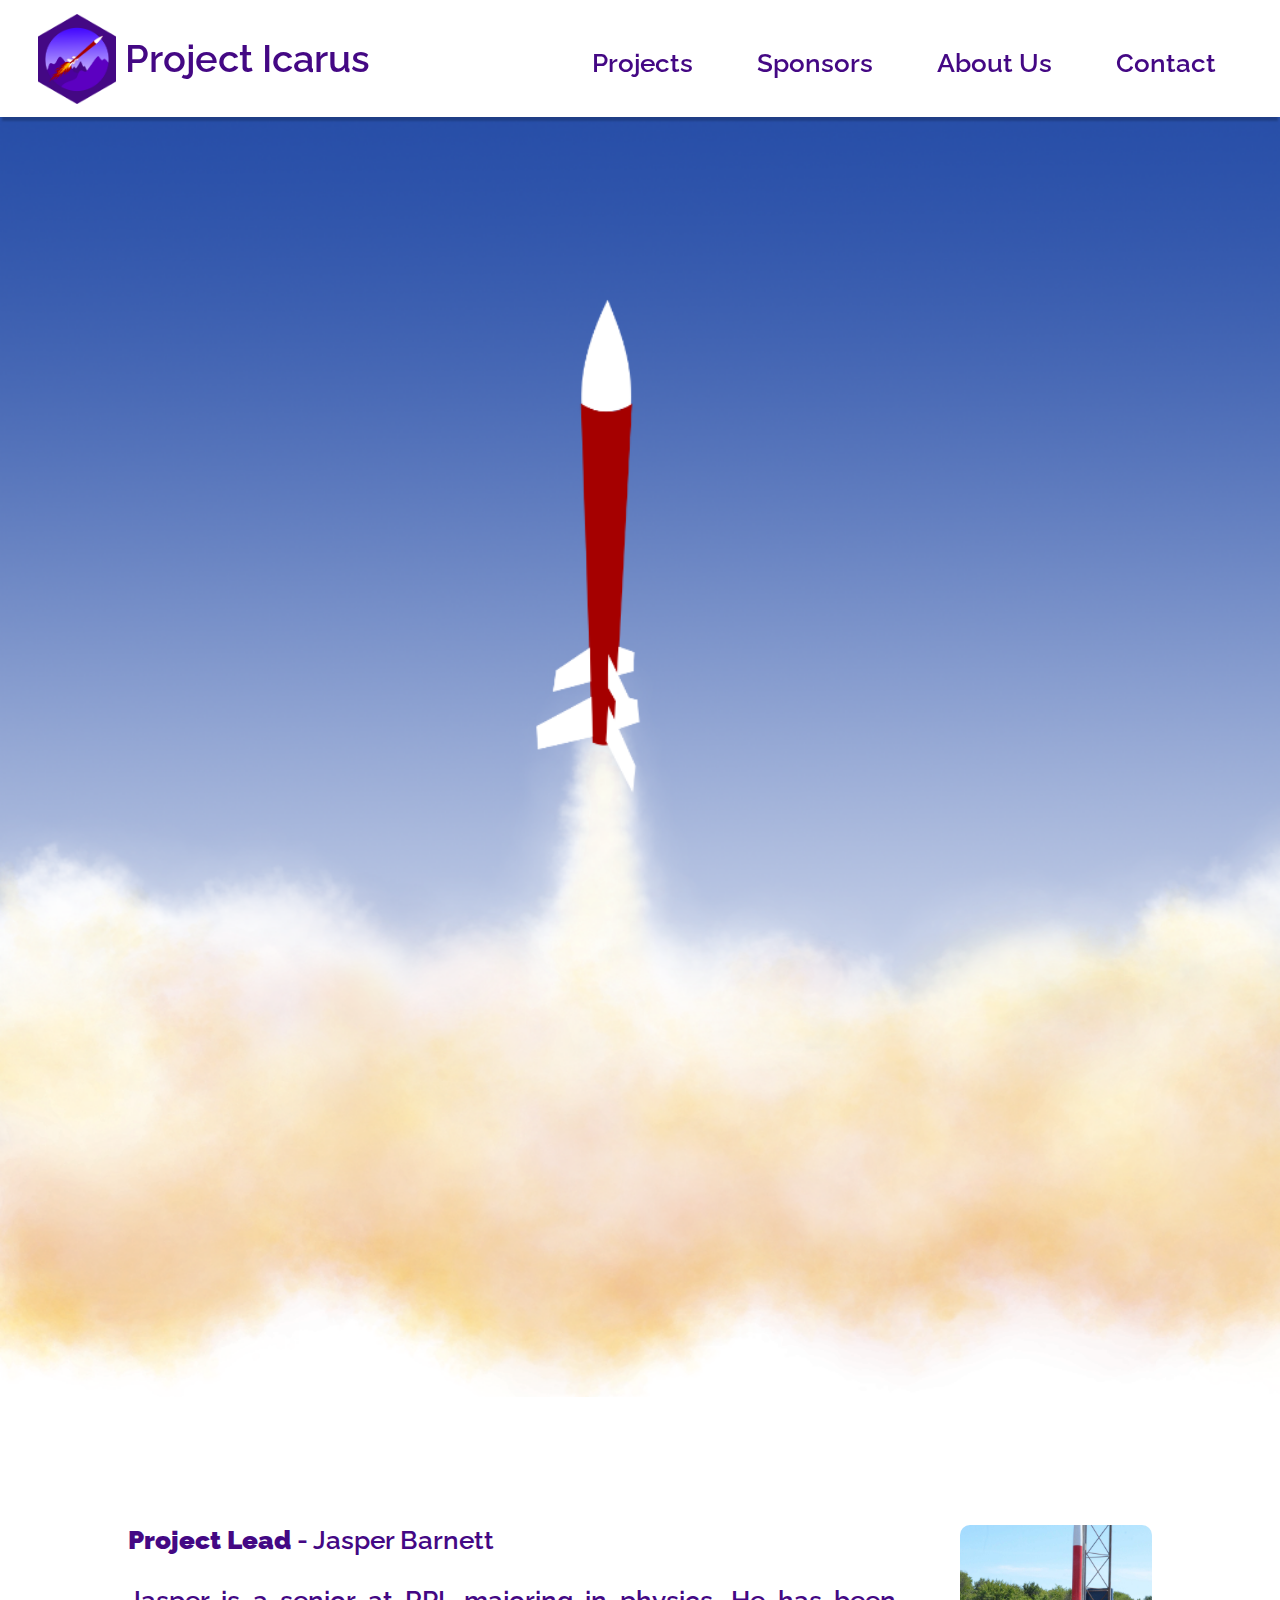
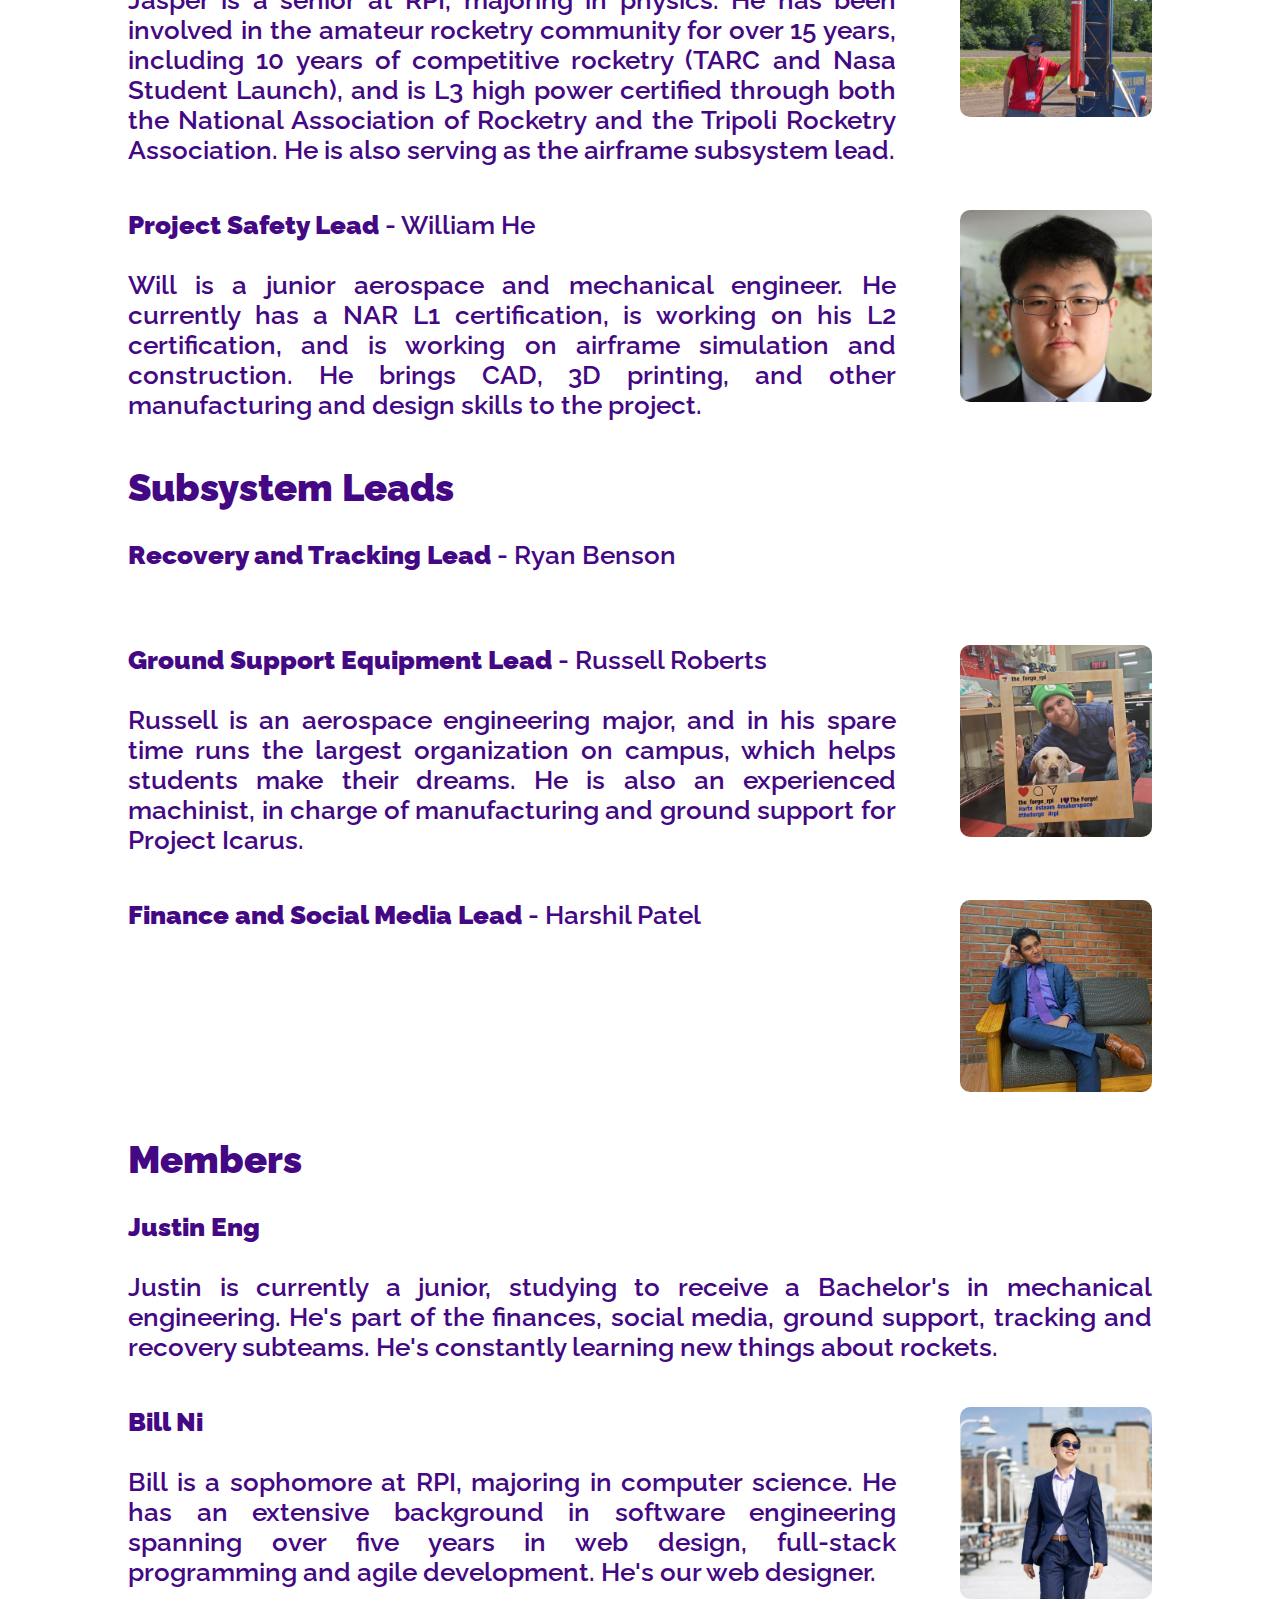
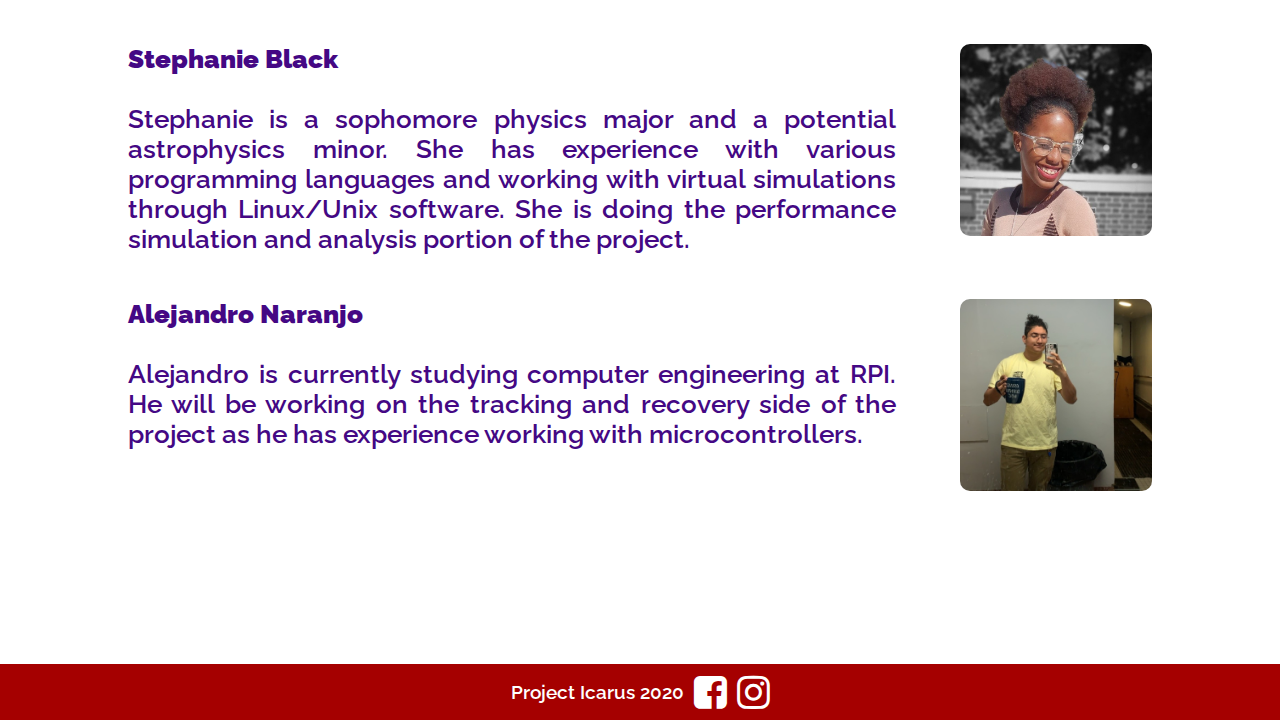
==== about.html @ 37ddd228 "add alejandro naranjo" ====
<html>

	<head>

		<link rel="stylesheet" type="text/css" href="style/text.css">
		<link rel="stylesheet" type="text/css" href="style/colors.css">
		<link rel="stylesheet" type="text/css" href="style/flex.css">
		<link rel="stylesheet" type="text/css" href="style/elements.css">
		<link rel="stylesheet" type="text/css" href="style/page.css">
		<link rel="stylesheet" type="text/css" href="style/spacing.css">
		<link href="https://fonts.googleapis.com/css2?family=Raleway:wght@600;800&display=swap" rel="stylesheet">
		<link href="https://maxcdn.bootstrapcdn.com/font-awesome/4.7.0/css/font-awesome.min.css" rel="stylesheet">

		<title>
			Project Icarus - About Us
		</title>
		
	</head>

	<body class="remove_edges background-primary">
		<div id="nav" class="remove_edges flex-row background-primary font">
			<a id="home_link" class="flex-row no_link_style text_secondary flexbox_center" href="index.html"><img id="logo" src="logo.png"/>&nbsp;Project Icarus</a>
			<div id="nav_links" class="flex-row">
				<a class="nav_link_spacer hvr_ul no_link_style text_secondary" href="projects.html">Projects</a>
				<a class="nav_link_spacer hvr_ul no_link_style text_secondary" href="sponsors.html">Sponsors</a>
				<a class="nav_link_spacer hvr_ul no_link_style text_secondary" href="about.html">About Us</a>
				<a class="nav_link_spacer hvr_ul no_link_style text_secondary" href="contact.html">Contact</a>
			</div>
		</div>

		<div id="top" class="span_width center_text">
			<img class="span_width" src="rocket.png"/>
		</div>

		<div id="main" class="span_width background-primary remove_edges">
			<div id="main_text" class="font text_secondary">


				<div class="flex-row font text_secondary about_entry">
					<div class="flex-col">
						<div class="flex-row">
							<b> Project Lead </b>&nbsp;- Jasper Barnett <br><br>
						</div>
						Jasper is a senior at RPI, majoring in physics. He has been involved in the amateur rocketry community for over 15 years, including 10 years of competitive rocketry (TARC and Nasa Student Launch), and is L3 high power certified through both the National Association of Rocketry and the Tripoli Rocketry Association. He is also serving as the airframe subsystem lead. 
					</div>
					<img class="team_photo" src="team-photos/jasper_barnett.jpg">
				</div>


				<div class="flex-row font text_secondary about_entry">
					<div class="flex-col">
						<div class="flex-row">
							<b> Project Safety Lead </b>&nbsp;- William He <br><br>
						</div>
						Will is a junior aerospace and mechanical engineer. He currently has a NAR L1 certification, is working on his L2 certification, and is working on airframe simulation and construction. He brings CAD, 3D printing, and other manufacturing and design skills to the project.
					</div>
					<img class="team_photo" src="team-photos/william_he.jpg">
				</div>


				<b class="p_header"> Subsystem Leads </b> <br><br>


				<div class="flex-row font text_secondary about_entry">
					<div class="flex-col">
						<div class="flex-row">
							<b> Recovery and Tracking Lead </b>&nbsp;- Ryan Benson <br><br>
						</div>
					</div>
				</div>


				<div class="flex-row font text_secondary about_entry">
					<div class="flex-col">
						<div class="flex-row">
							<b> Ground Support Equipment Lead </b>&nbsp;- Russell Roberts <br><br>
						</div>
						Russell is an aerospace engineering major, and in his spare time runs the largest organization on campus, which helps students make their dreams. He is also an experienced machinist, in charge of manufacturing and ground support for Project Icarus.
					</div>
					<img class="team_photo" src="team-photos/russell_roberts.jpg">
				</div>


				<div class="flex-row font text_secondary about_entry">
					<div class="flex-col">
						<div class="flex-row">
							<b> Finance and Social Media Lead </b>&nbsp;- Harshil Patel <br><br>
						</div>
					</div>
					<img class="team_photo" src="team-photos/harshil_patel.jpg">
				</div>


				<b class="p_header"> Members </b> <br><br>


				<div class="flex-row font text_secondary about_entry">
					<div class="flex-col">
						<div class="flex-row">
							<b> Justin Eng </b><br><br>
						</div>
						Justin is currently a junior, studying to receive a Bachelor's in mechanical engineering. He's part of the finances, social media, ground support, tracking and recovery subteams. He's constantly learning new things about rockets.
					</div>
				</div>


				<div class="flex-row font text_secondary about_entry">
					<div class="flex-col">
						<div class="flex-row">
							<b> Bill Ni </b><br><br>
						</div>
						Bill is a sophomore at RPI, majoring in computer science. He has an extensive background in software engineering spanning over five years in web design, full-stack programming and agile development. He's our web designer.
					</div>
					<img class="team_photo" src="team-photos/bill_ni.jpg">
				</div>


				<div class="flex-row font text_secondary about_entry">
					<div class="flex-col">
						<div class="flex-row">
							<b> Stephanie Black </b><br><br>
						</div>
						Stephanie is a sophomore physics major and a potential astrophysics minor. She has experience with various programming languages and working with virtual simulations through Linux/Unix software. She is doing the performance simulation and analysis portion of the project.
					</div>
					<img class="team_photo" src="team-photos/stephanie_black.jpg">
				</div>

				<div class="flex-row font text_secondary about_entry">
					<div class="flex-col">
						<div class="flex-row">
							<b> Alejandro Naranjo </b><br><br>
						</div>
						Alejandro is currently studying computer engineering at RPI. He will be working on the tracking and recovery side of the project as he has experience working with microcontrollers.
					</div>
					<img class="team_photo" src="team-photos/alejandro_naranjo.jpg">
				</div>

			</div>
		</div>

		<div id="footer" class="background-tertiary font text_primary flex-row flexbox_center">
			Project Icarus 2020&nbsp;&nbsp;
			<a href="https://www.instagram.com/rpi_project_icarus321/" class="social_link"><i class="fa fa-facebook-square text_primary"></i></a>&nbsp;&nbsp;
			<a href="https://www.facebook.com/SpaceshotIcarus/" class="social_link"><i class="fa fa-instagram text_primary"></i></a>
		</div>
	</body>

</html>
---- style/text.css ----
.font {
	font-family: 'Raleway', sans-serif;
	font-weight: 600;
}

.bold {
	font-weight: 800 !important;
}

.p_header {
	font-size: 3vw;
}

.no_link_style {
	text-decoration: none;
}
---- style/colors.css ----
.background-primary {
	background-color: #FFFFFF; 
}

.background-secondary {
	background-color: #440884;
}

.background-tertiary {
	background-color: #A50000;
}

.text_primary {
	color: #FFFFFF;
}

.text_secondary {
	color: #440884 !important;
}
---- style/flex.css ----
.flex-col {
	display: flex;
	flex-direction: column;
}

.flex-row {
	display: flex;
	flex-direction: row;
}

.flexbox_center {
	justify-content: center;
	align-items: center;
}
---- style/elements.css ----
.social_link {
	font-size: 3vw;
}

.team_photo {
	width: 15vw;
	height: 15vw;
	border-radius: 10px;
	margin-left: 5vw;
}

#top {
	background: linear-gradient(0deg, rgba(68,8,132,1) 0%, rgba(92,0,193,1) 45%, rgba(255,204,0,1) 100%) !important;
}

#logo {
	height: 10vh;
}

#main {
	text-align: justify;
}

#home_link {
	font-size: 3vw;
}

#main_text {
	font-size: 2vw;

	padding: 10% 10% 10% 10%;
}

#nav_links {
	align-self: flex-end;

	font-size: 2vw;
}

#nav {
	padding-left: 3vw;

	justify-content: space-between;

	height: 5vh;

	box-shadow: 0 6px 2px -2px rgba(0,0,0,.2);
}

#footer {
	font-size: 1.5vw;

	padding-top: 1vh;
	padding-bottom: 1vh;
}
---- style/page.css ----
::-webkit-scrollbar {
    width: 0px;
    background: transparent;
}

html {
  	scroll-behavior: smooth;
}

@media (min-height: 10vh) {
	#nav{
	    position: sticky;
	    padding-top: 4vh;
	    padding-bottom: 4vh;
	    top: 0;
	}
}

.hvr_ul {
    display: inline-block;
}

.hvr_ul:after {
    display: block;
    content: '';
    border-bottom: solid 3px #a50000;  
    transform: scaleX(0);  
    transition: transform 250ms ease-in-out;
    transform-origin:  0% 50%;
}

.hvr_ul:hover:after {
    transform: scaleX(1);
}
---- style/spacing.css ----
.remove_edges {
	margin: 0;
}

.span_width {
	width: 100%;
}

.center_text {
	text-align: center;
}

.nav_link_spacer {
	padding-right: 5vw;
}

.about_entry {
	padding-bottom: 5vh;
	justify-content: space-between;
}
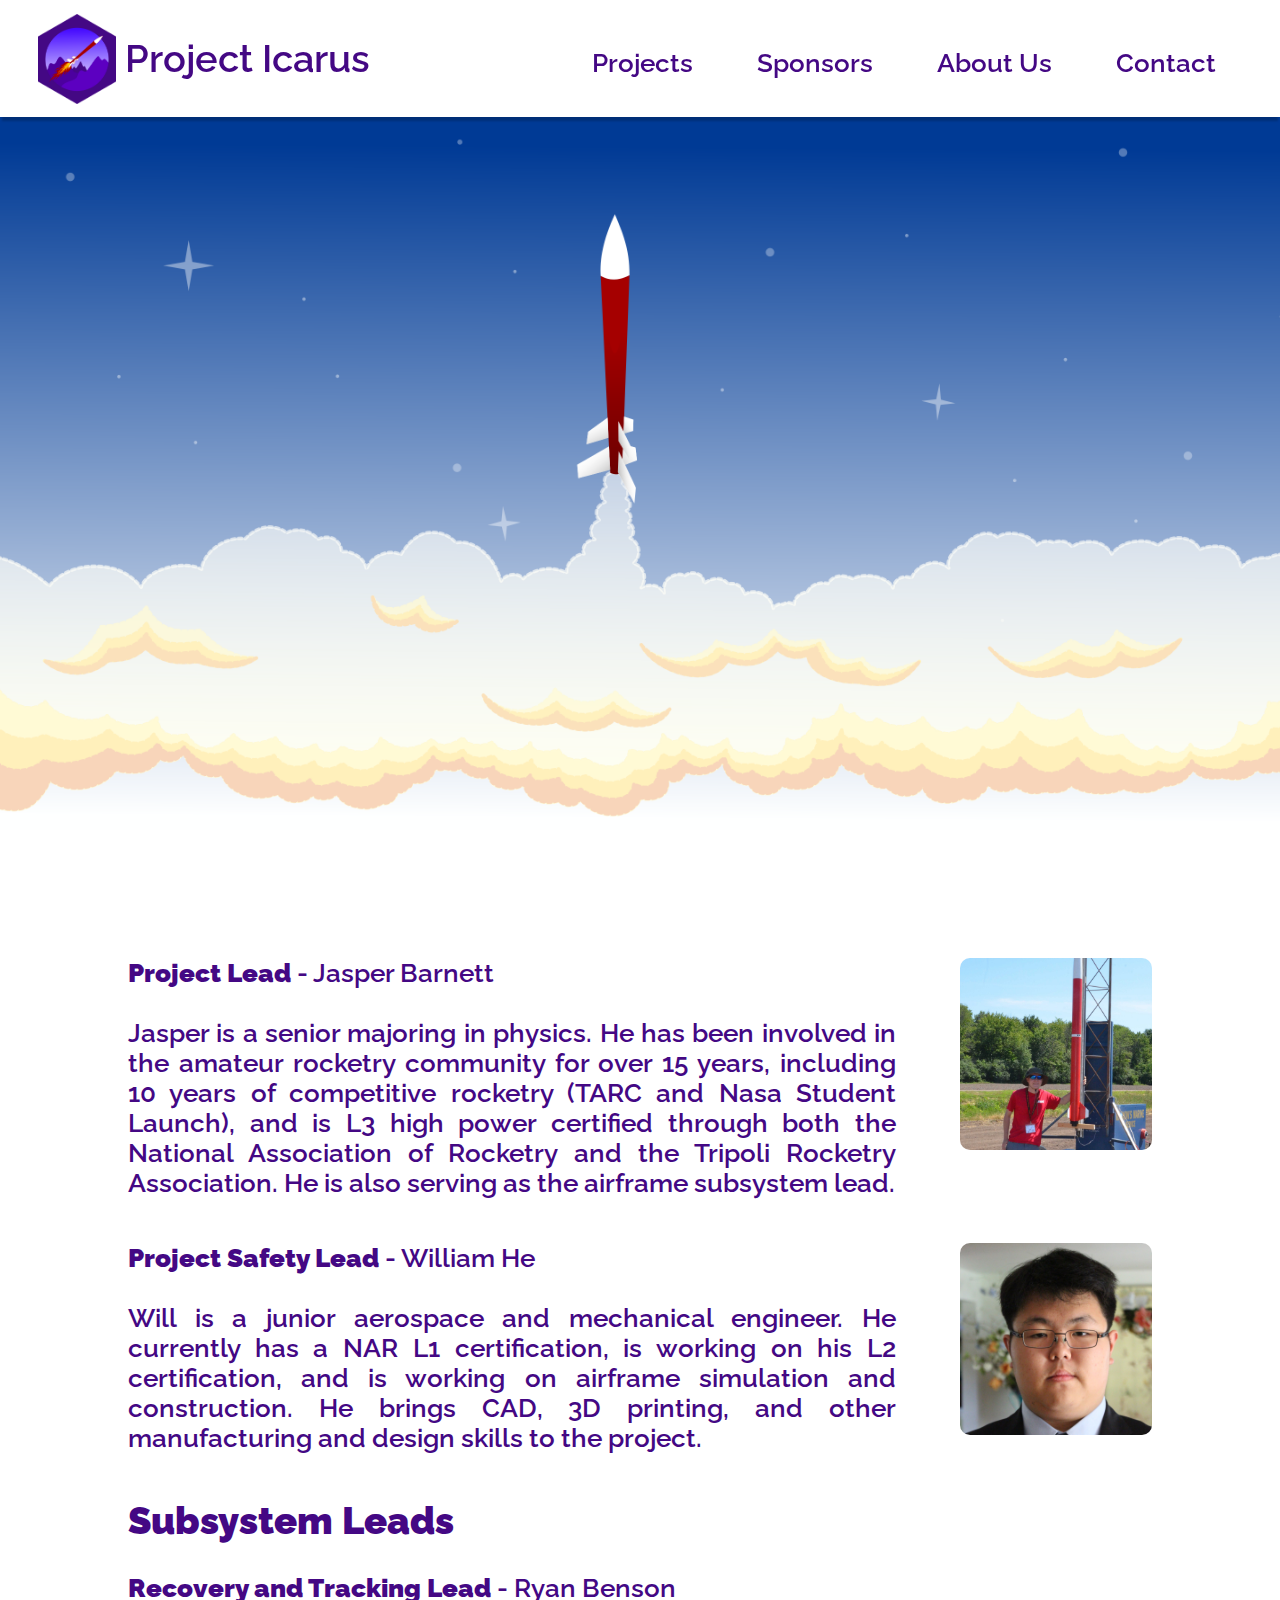
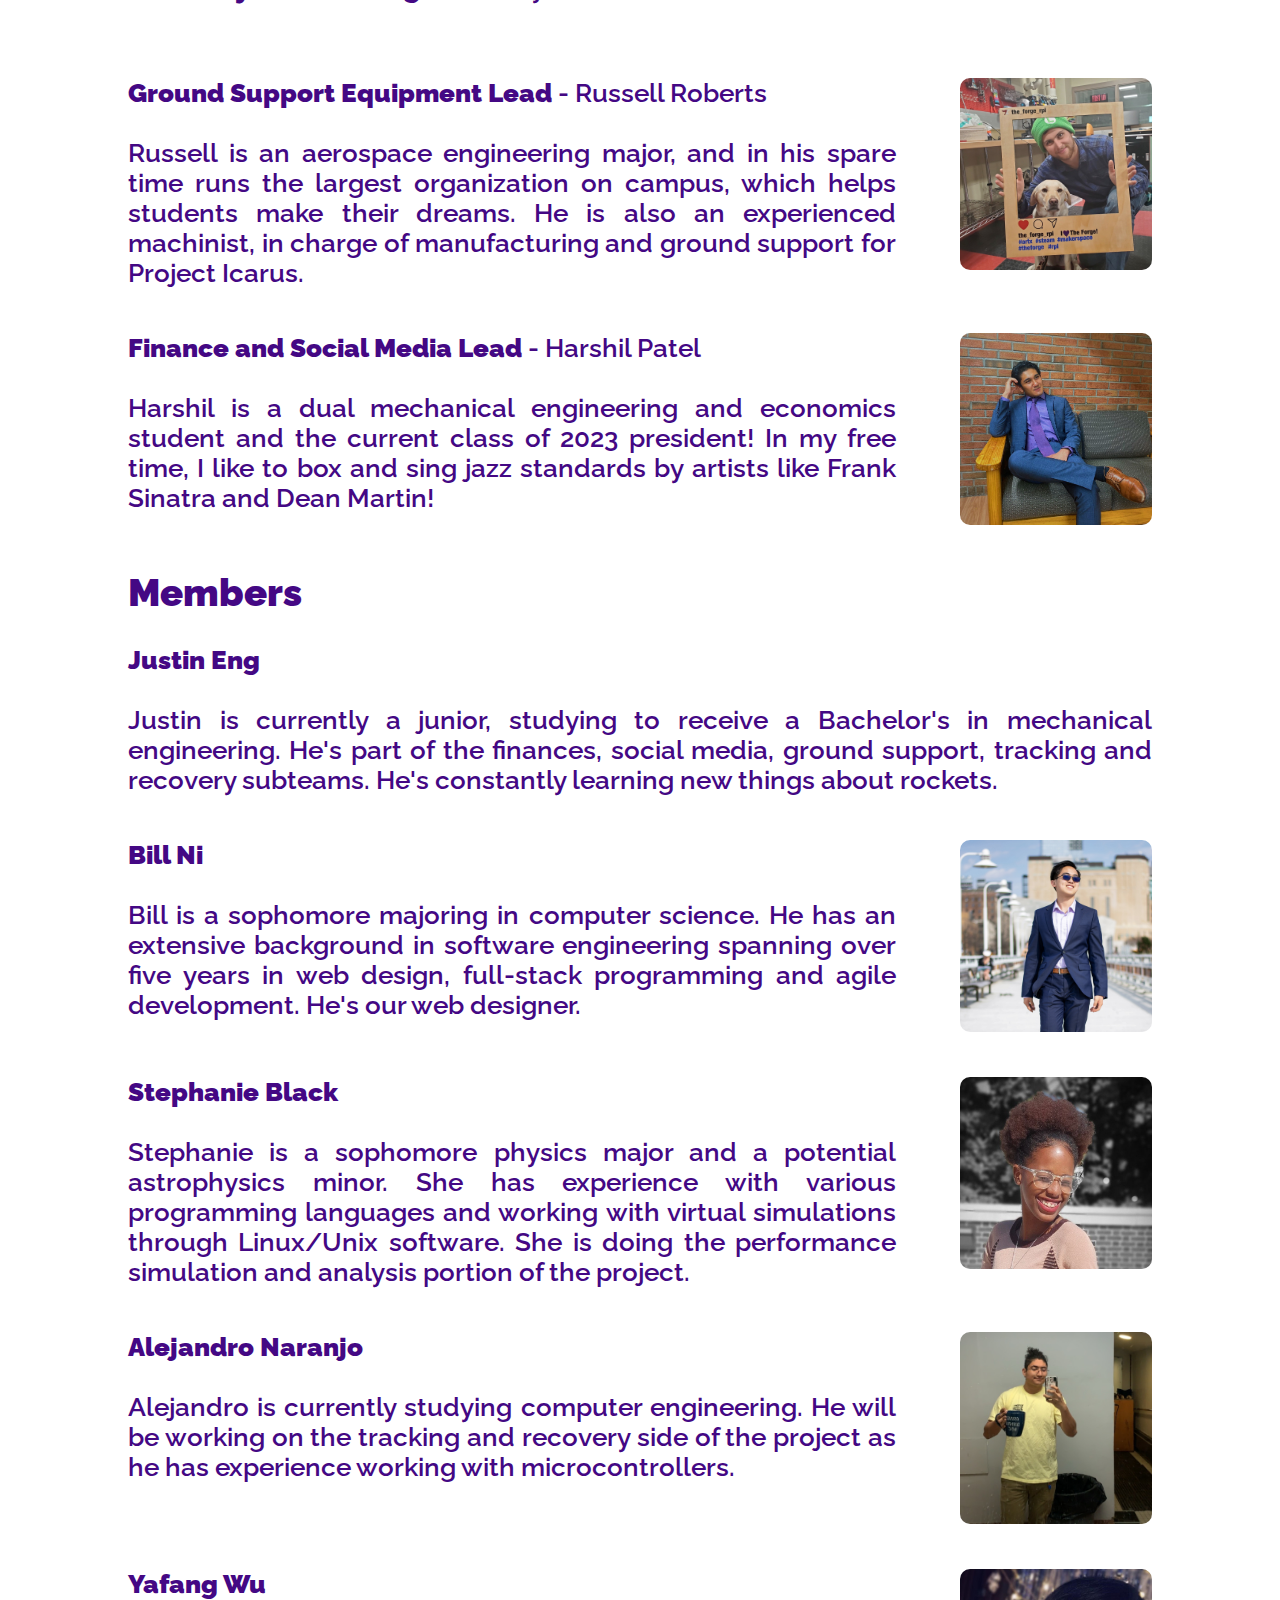
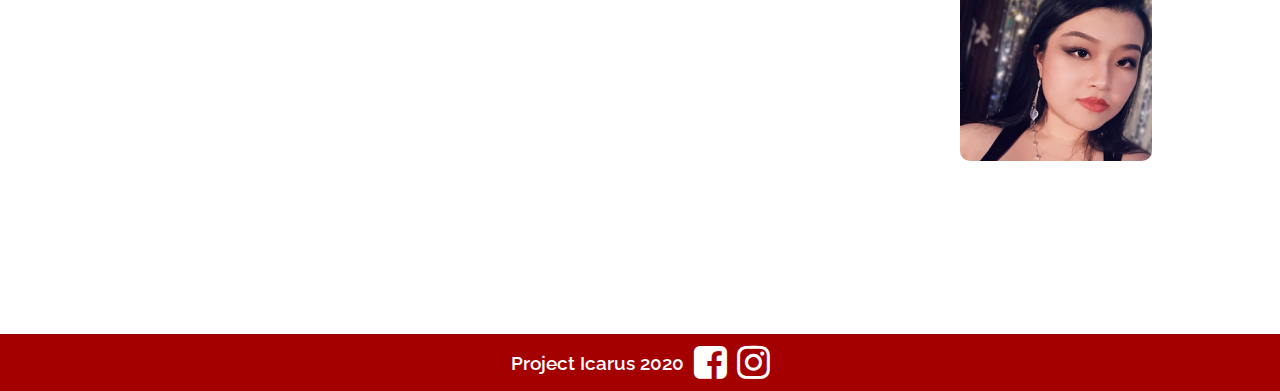
==== commit cef9f3c9: "update about" ====
--- a/about.html
+++ b/about.html
@@ -41,7 +41,7 @@
 						<div class="flex-row">
 							<b> Project Lead </b>&nbsp;- Jasper Barnett <br><br>
 						</div>
-						Jasper is a senior at RPI, majoring in physics. He has been involved in the amateur rocketry community for over 15 years, including 10 years of competitive rocketry (TARC and Nasa Student Launch), and is L3 high power certified through both the National Association of Rocketry and the Tripoli Rocketry Association. He is also serving as the airframe subsystem lead. 
+						Jasper is a senior majoring in physics. He has been involved in the amateur rocketry community for over 15 years, including 10 years of competitive rocketry (TARC and Nasa Student Launch), and is L3 high power certified through both the National Association of Rocketry and the Tripoli Rocketry Association. He is also serving as the airframe subsystem lead. 
 					</div>
 					<img class="team_photo" src="team-photos/jasper_barnett.jpg">
 				</div>
@@ -86,6 +86,7 @@
 						<div class="flex-row">
 							<b> Finance and Social Media Lead </b>&nbsp;- Harshil Patel <br><br>
 						</div>
+						Harshil is a dual mechanical engineering and economics student and the current class of 2023 president! In my free time, I like to box and sing jazz standards by artists like Frank Sinatra and Dean Martin!
 					</div>
 					<img class="team_photo" src="team-photos/harshil_patel.jpg">
 				</div>
@@ -109,7 +110,7 @@
 						<div class="flex-row">
 							<b> Bill Ni </b><br><br>
 						</div>
-						Bill is a sophomore at RPI, majoring in computer science. He has an extensive background in software engineering spanning over five years in web design, full-stack programming and agile development. He's our web designer.
+						Bill is a sophomore majoring in computer science. He has an extensive background in software engineering spanning over five years in web design, full-stack programming and agile development. He's our web designer.
 					</div>
 					<img class="team_photo" src="team-photos/bill_ni.jpg">
 				</div>
@@ -130,9 +131,18 @@
 						<div class="flex-row">
 							<b> Alejandro Naranjo </b><br><br>
 						</div>
-						Alejandro is currently studying computer engineering at RPI. He will be working on the tracking and recovery side of the project as he has experience working with microcontrollers.
+						Alejandro is currently studying computer engineering. He will be working on the tracking and recovery side of the project as he has experience working with microcontrollers.
 					</div>
 					<img class="team_photo" src="team-photos/alejandro_naranjo.jpg">
+				</div>
+
+				<div class="flex-row font text_secondary about_entry">
+					<div class="flex-col">
+						<div class="flex-row">
+							<b> Yafang Wu </b><br><br>
+						</div>
+					</div>
+					<img class="team_photo" src="team-photos/yafang_wu.jpg">
 				</div>
 
 			</div>
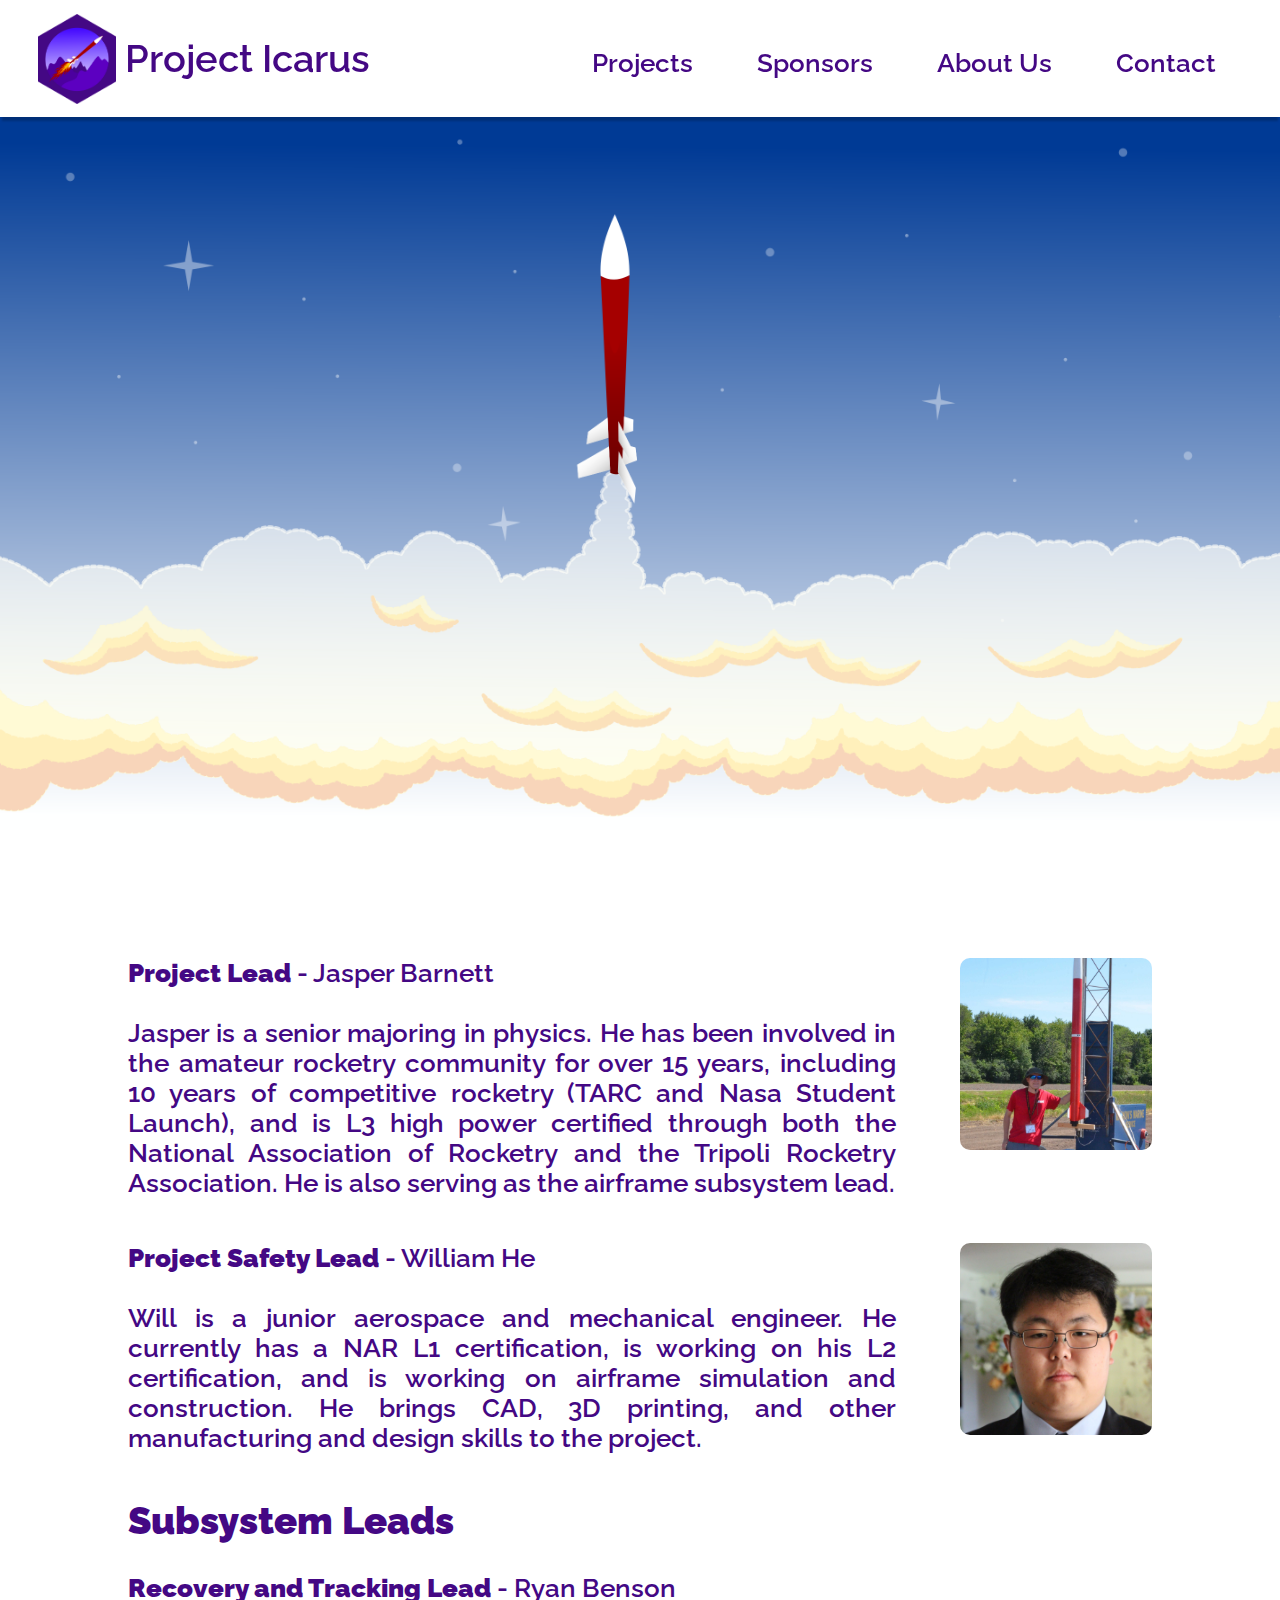
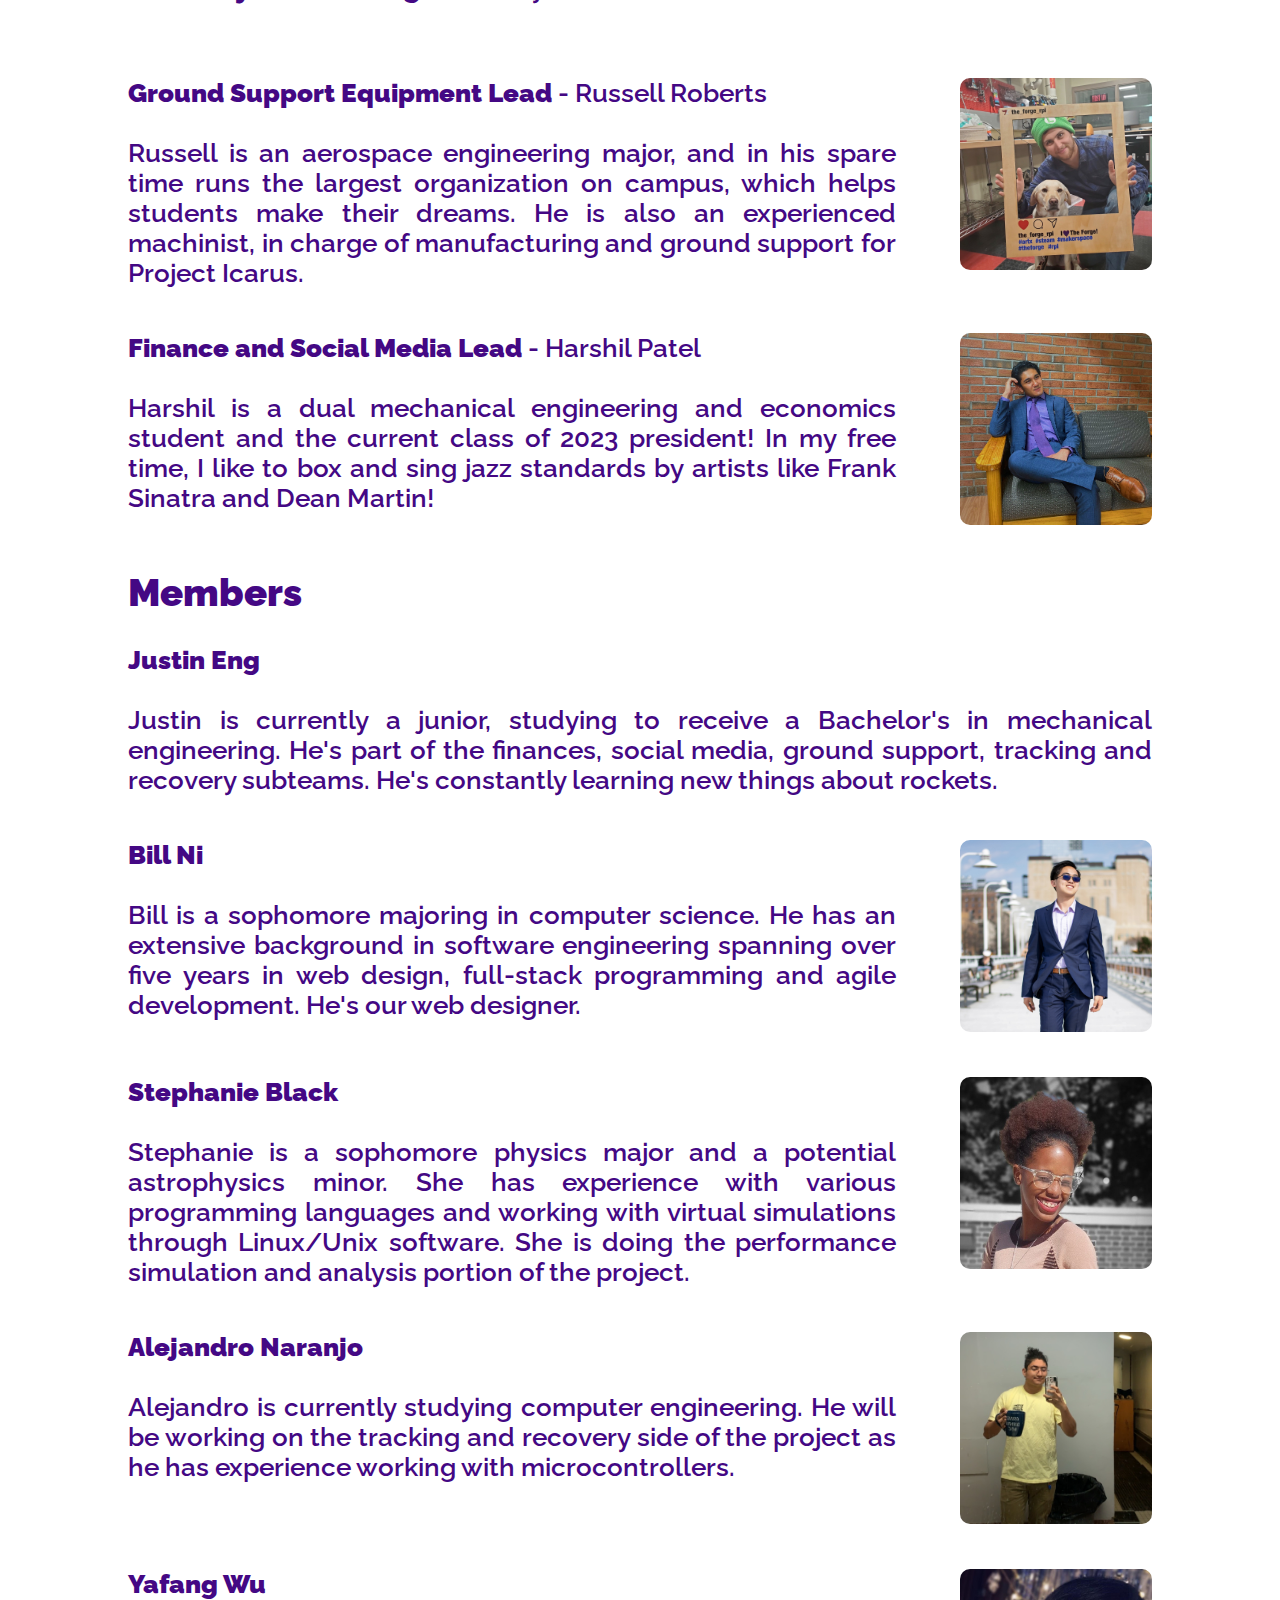
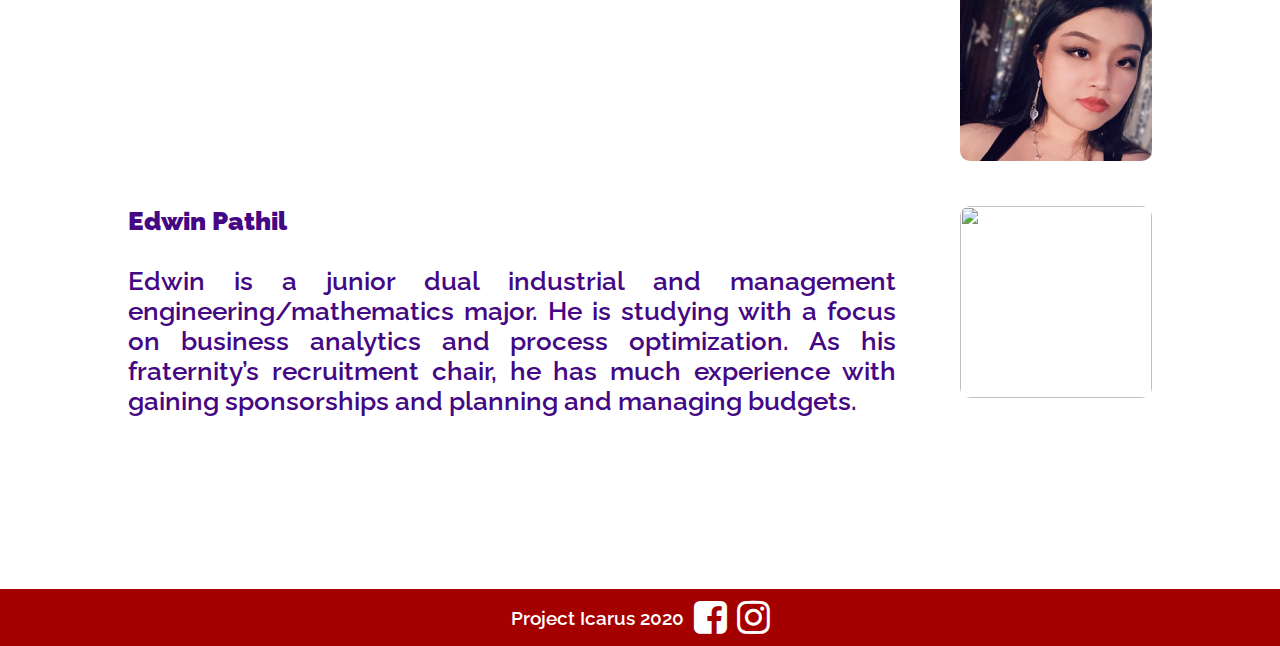
==== commit f3792db0: "update about page" ====
--- a/about.html
+++ b/about.html
@@ -145,6 +145,16 @@
 					<img class="team_photo" src="team-photos/yafang_wu.jpg">
 				</div>
 
+				<div class="flex-row font text_secondary about_entry">
+					<div class="flex-col">
+						<div class="flex-row">
+							<b> Edwin Pathil </b><br><br>
+						</div>
+						Edwin is a junior dual industrial and management engineering/mathematics major. He is studying with a focus on business analytics and process optimization. As his fraternity’s recruitment chair, he has much experience with gaining sponsorships and planning and managing budgets.
+					</div>
+					<img class="team_photo" src="team-photos/edwin_pathil.jpg">
+				</div>
+
 			</div>
 		</div>
 
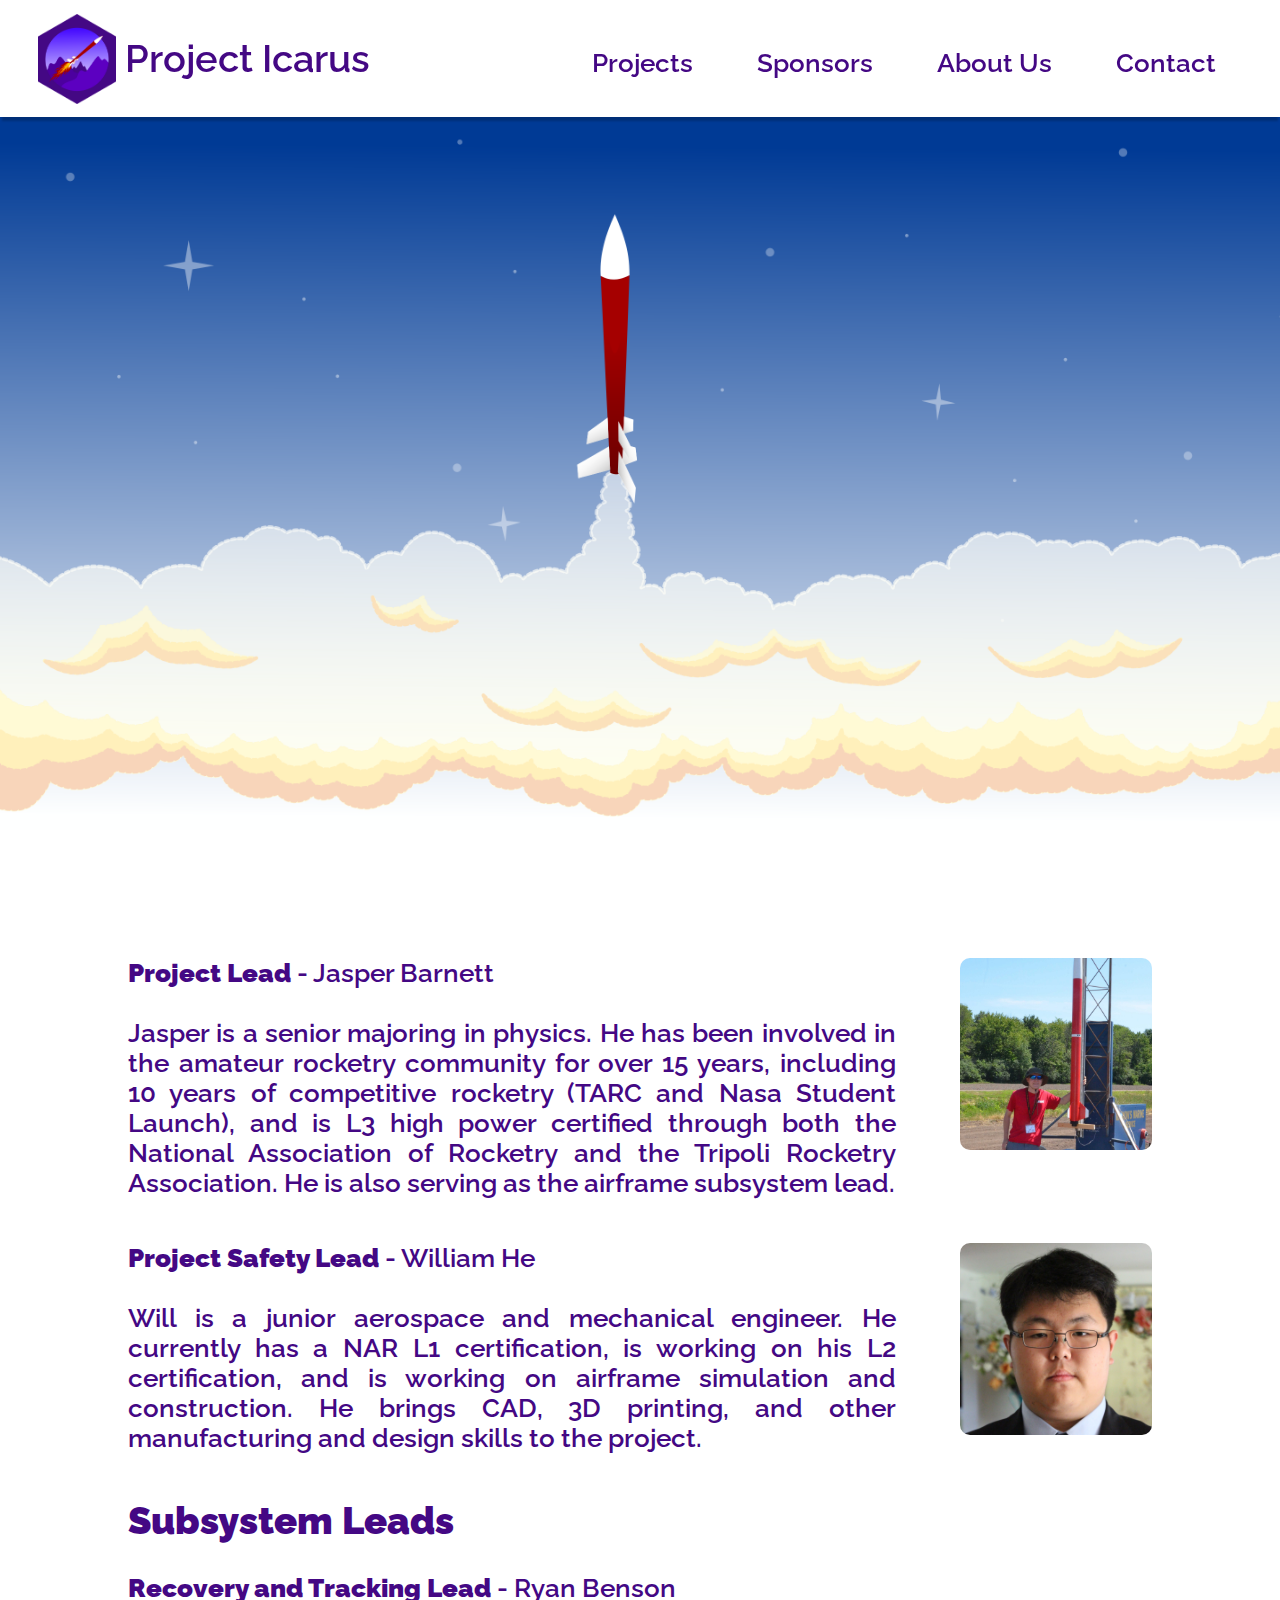
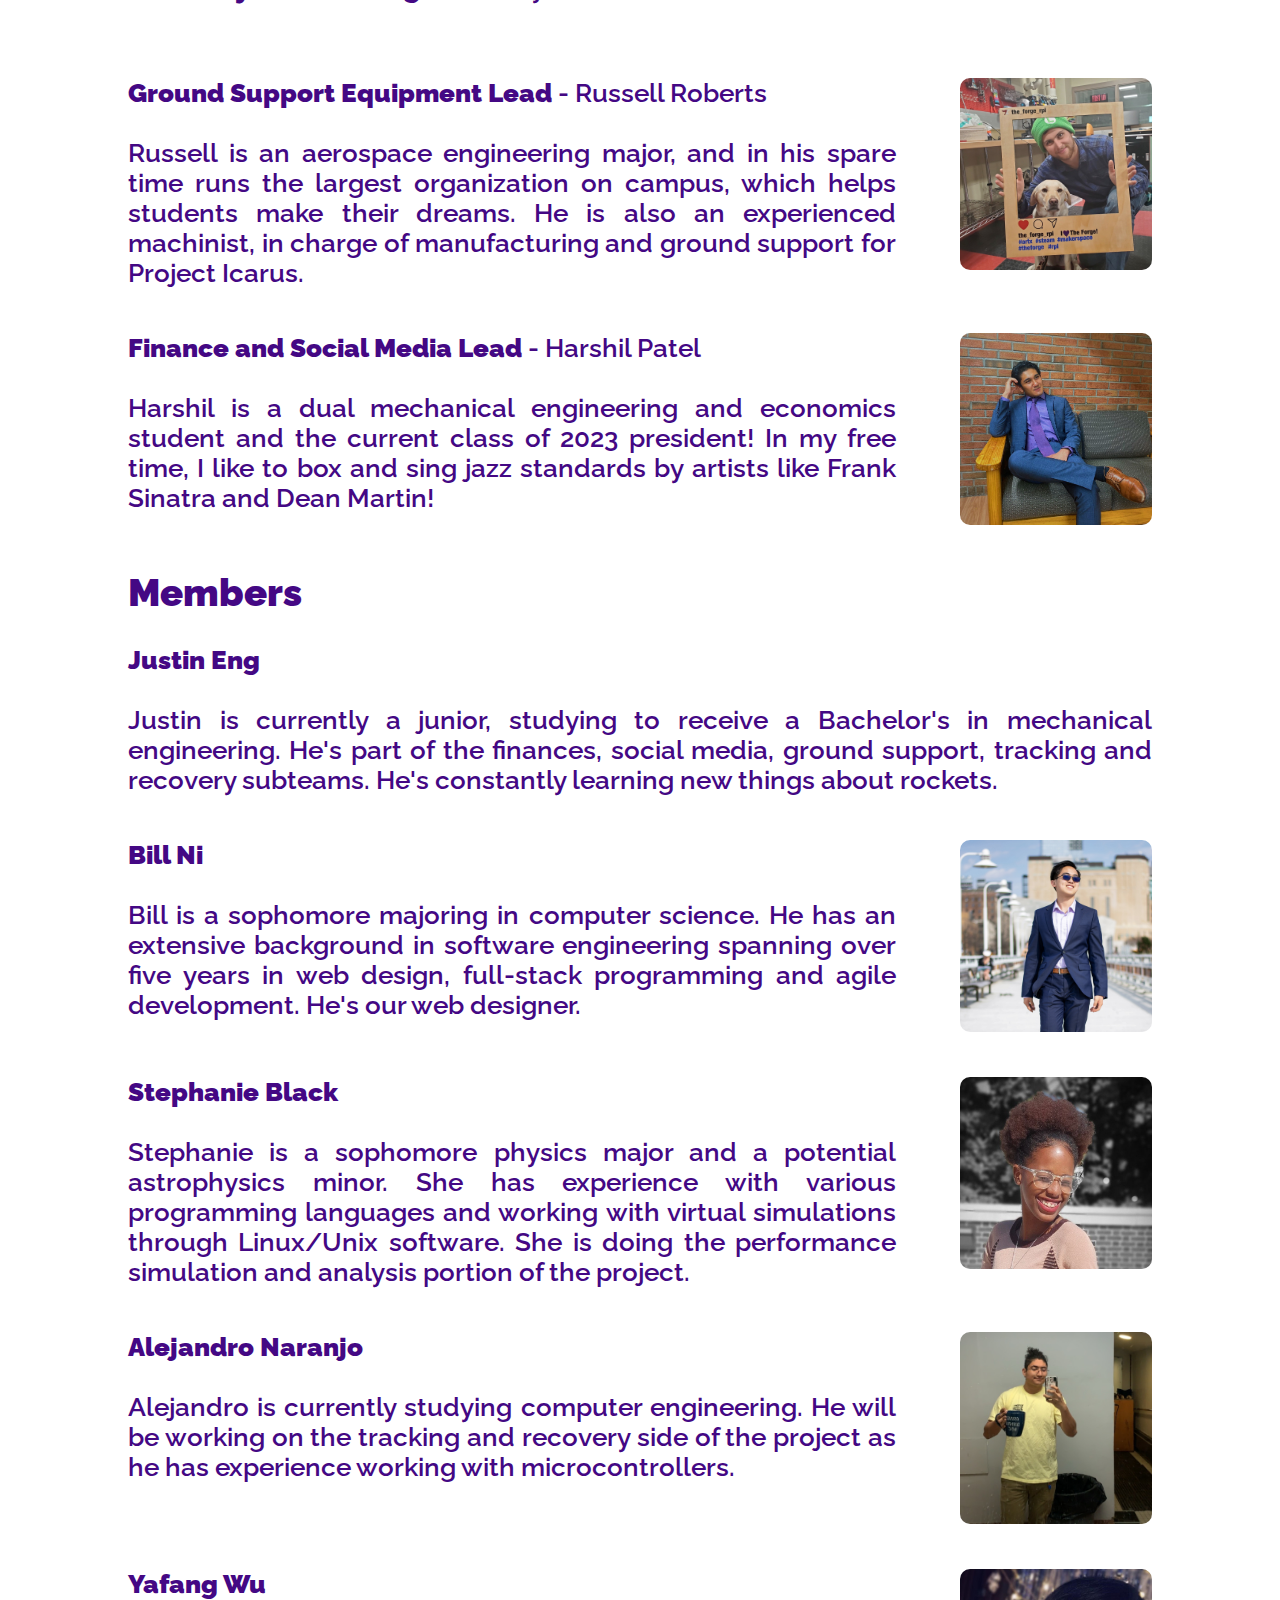
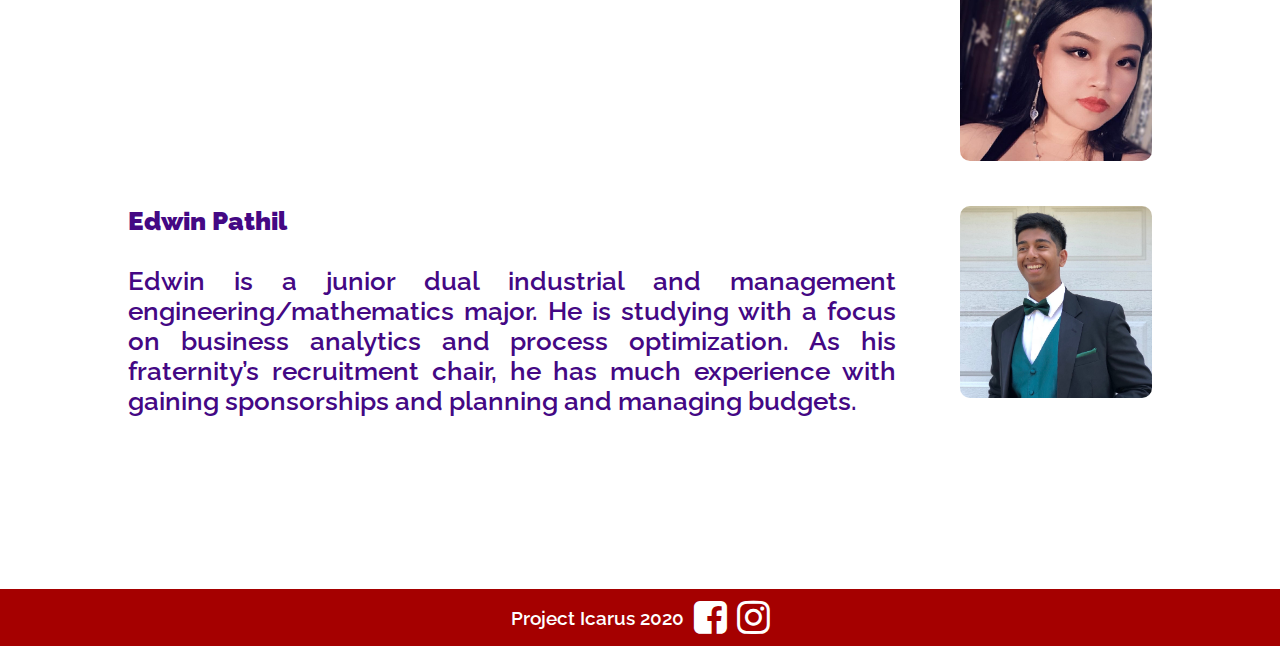
==== commit 3b8065d0: "rename photo" ====
--- a/about.html
+++ b/about.html
@@ -152,7 +152,7 @@
 						</div>
 						Edwin is a junior dual industrial and management engineering/mathematics major. He is studying with a focus on business analytics and process optimization. As his fraternity’s recruitment chair, he has much experience with gaining sponsorships and planning and managing budgets.
 					</div>
-					<img class="team_photo" src="team-photos/edwin_pathil.jpg">
+					<img class="team_photo" src="team-photos/edwin_pathil.jpeg">
 				</div>
 
 			</div>
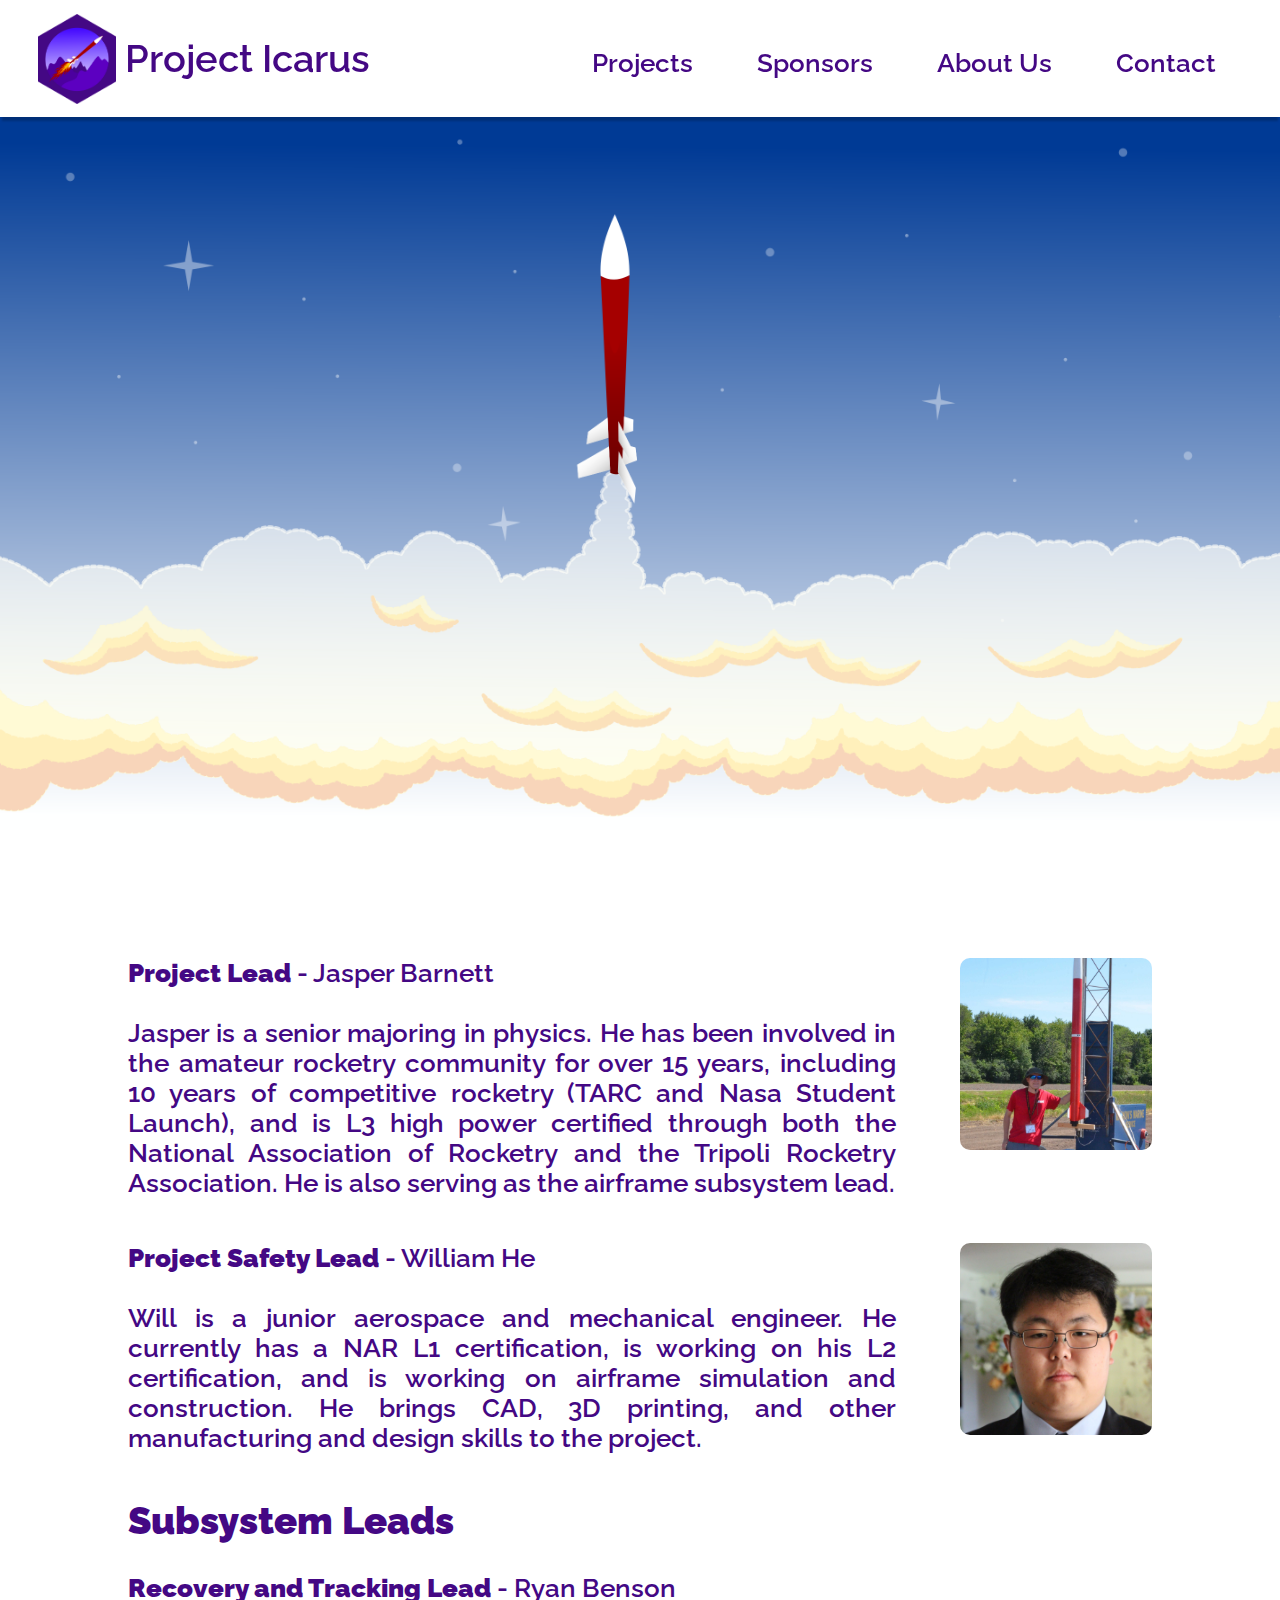
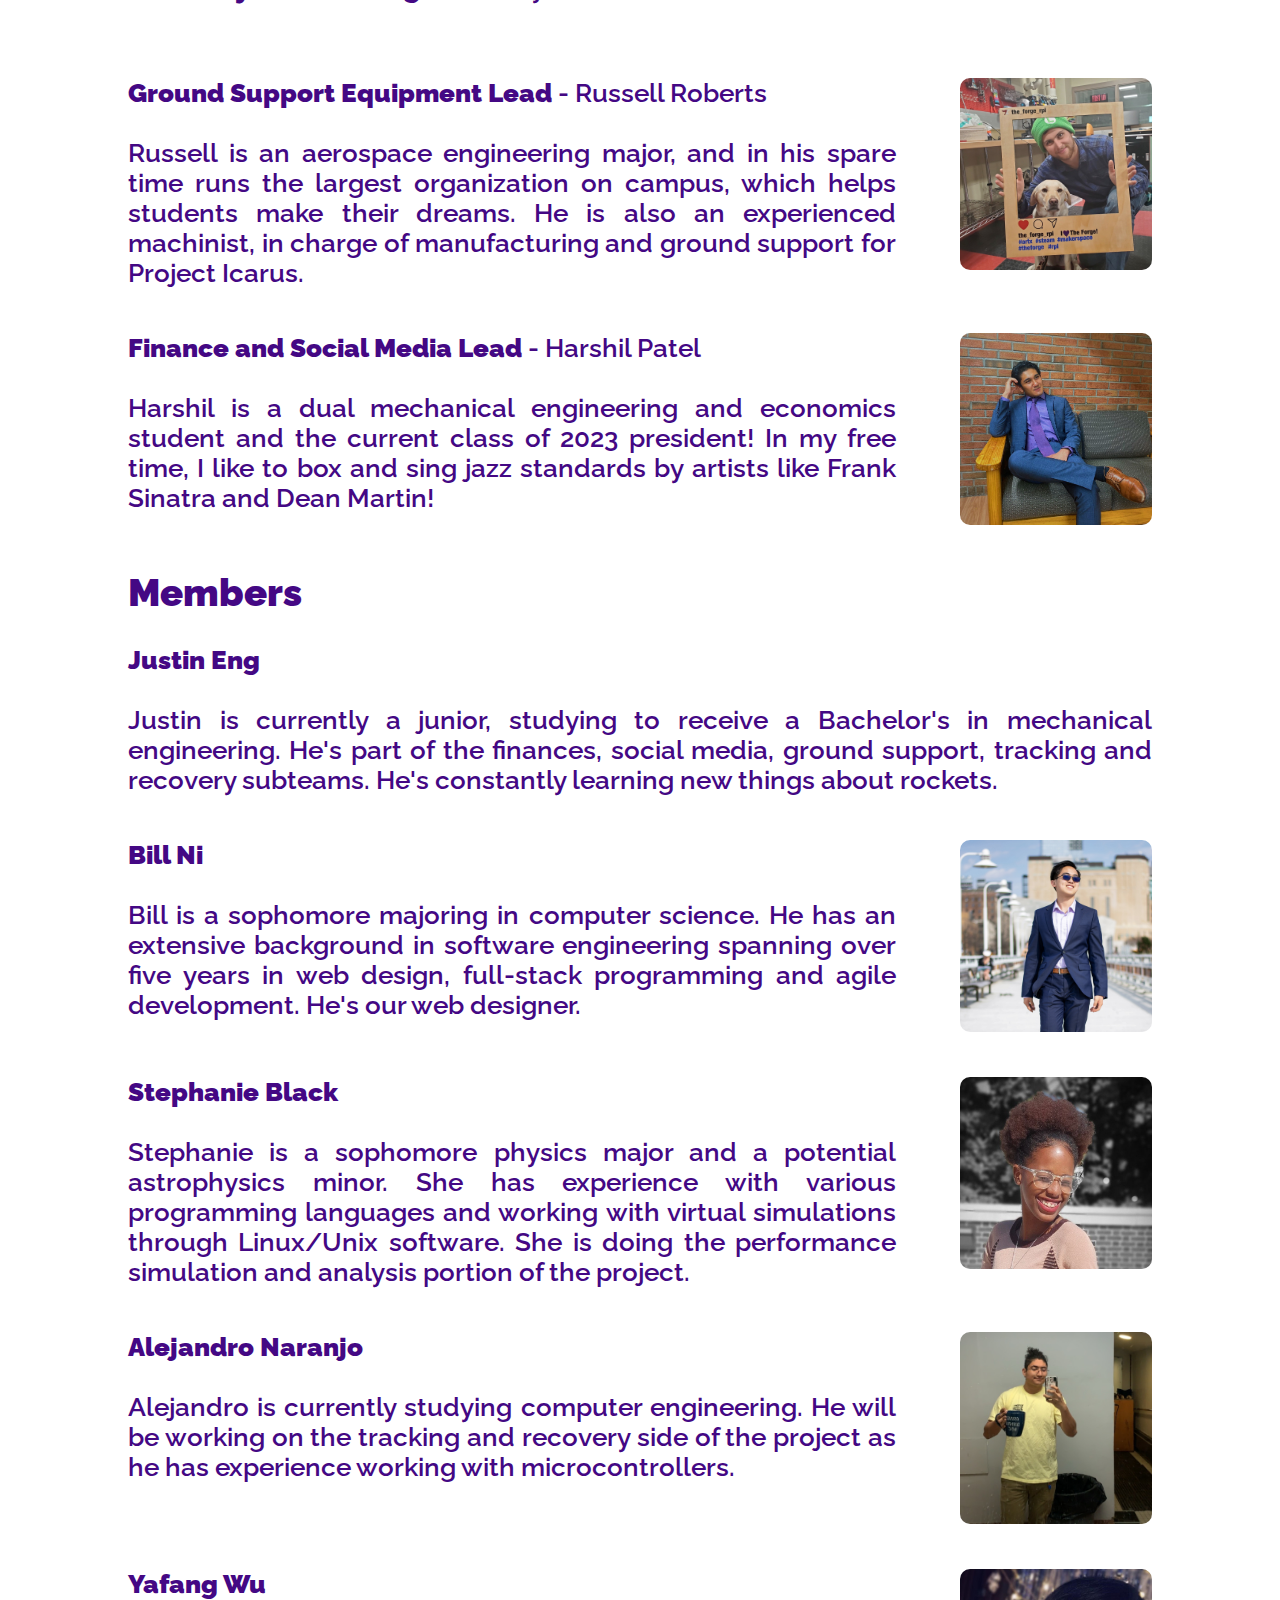
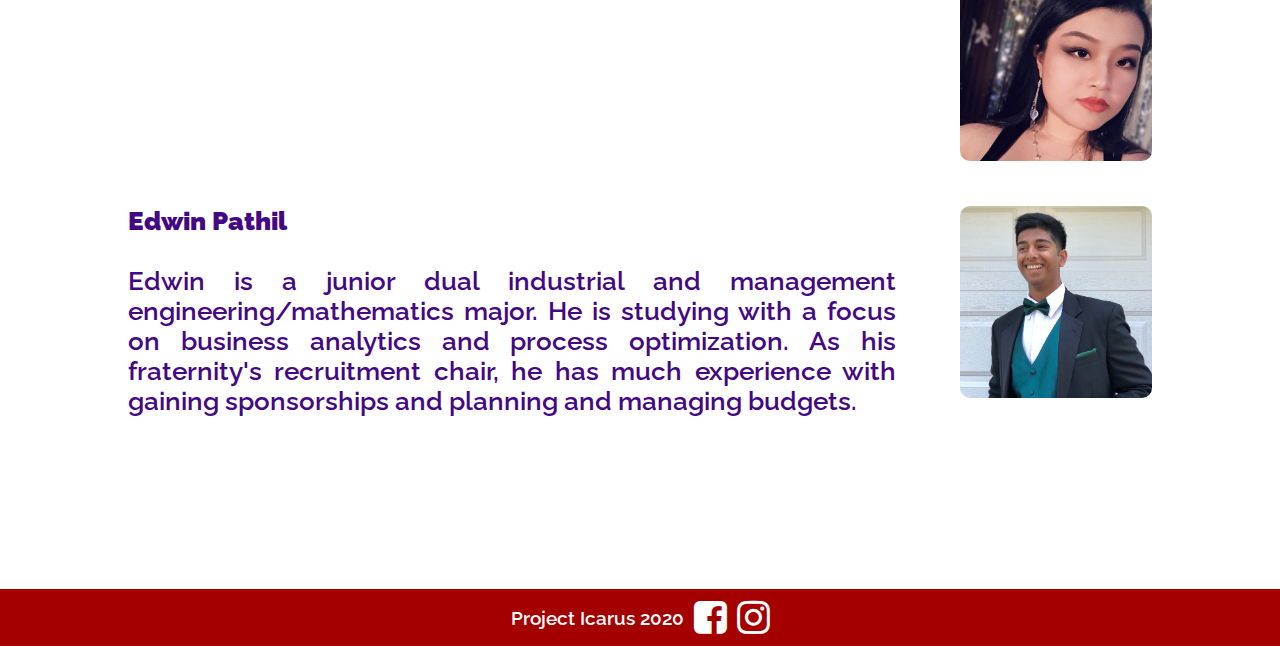
==== commit 44665f87: "remove stylized apostrophe" ====
--- a/about.html
+++ b/about.html
@@ -150,9 +150,9 @@
 						<div class="flex-row">
 							<b> Edwin Pathil </b><br><br>
 						</div>
-						Edwin is a junior dual industrial and management engineering/mathematics major. He is studying with a focus on business analytics and process optimization. As his fraternity’s recruitment chair, he has much experience with gaining sponsorships and planning and managing budgets.
+						Edwin is a junior dual industrial and management engineering/mathematics major. He is studying with a focus on business analytics and process optimization. As his fraternity's recruitment chair, he has much experience with gaining sponsorships and planning and managing budgets.
 					</div>
-					<img class="team_photo" src="team-photos/edwin_pathil.jpeg">
+					<img class="team_photo" src="team-photos/edwin_pathil.jpg">
 				</div>
 
 			</div>
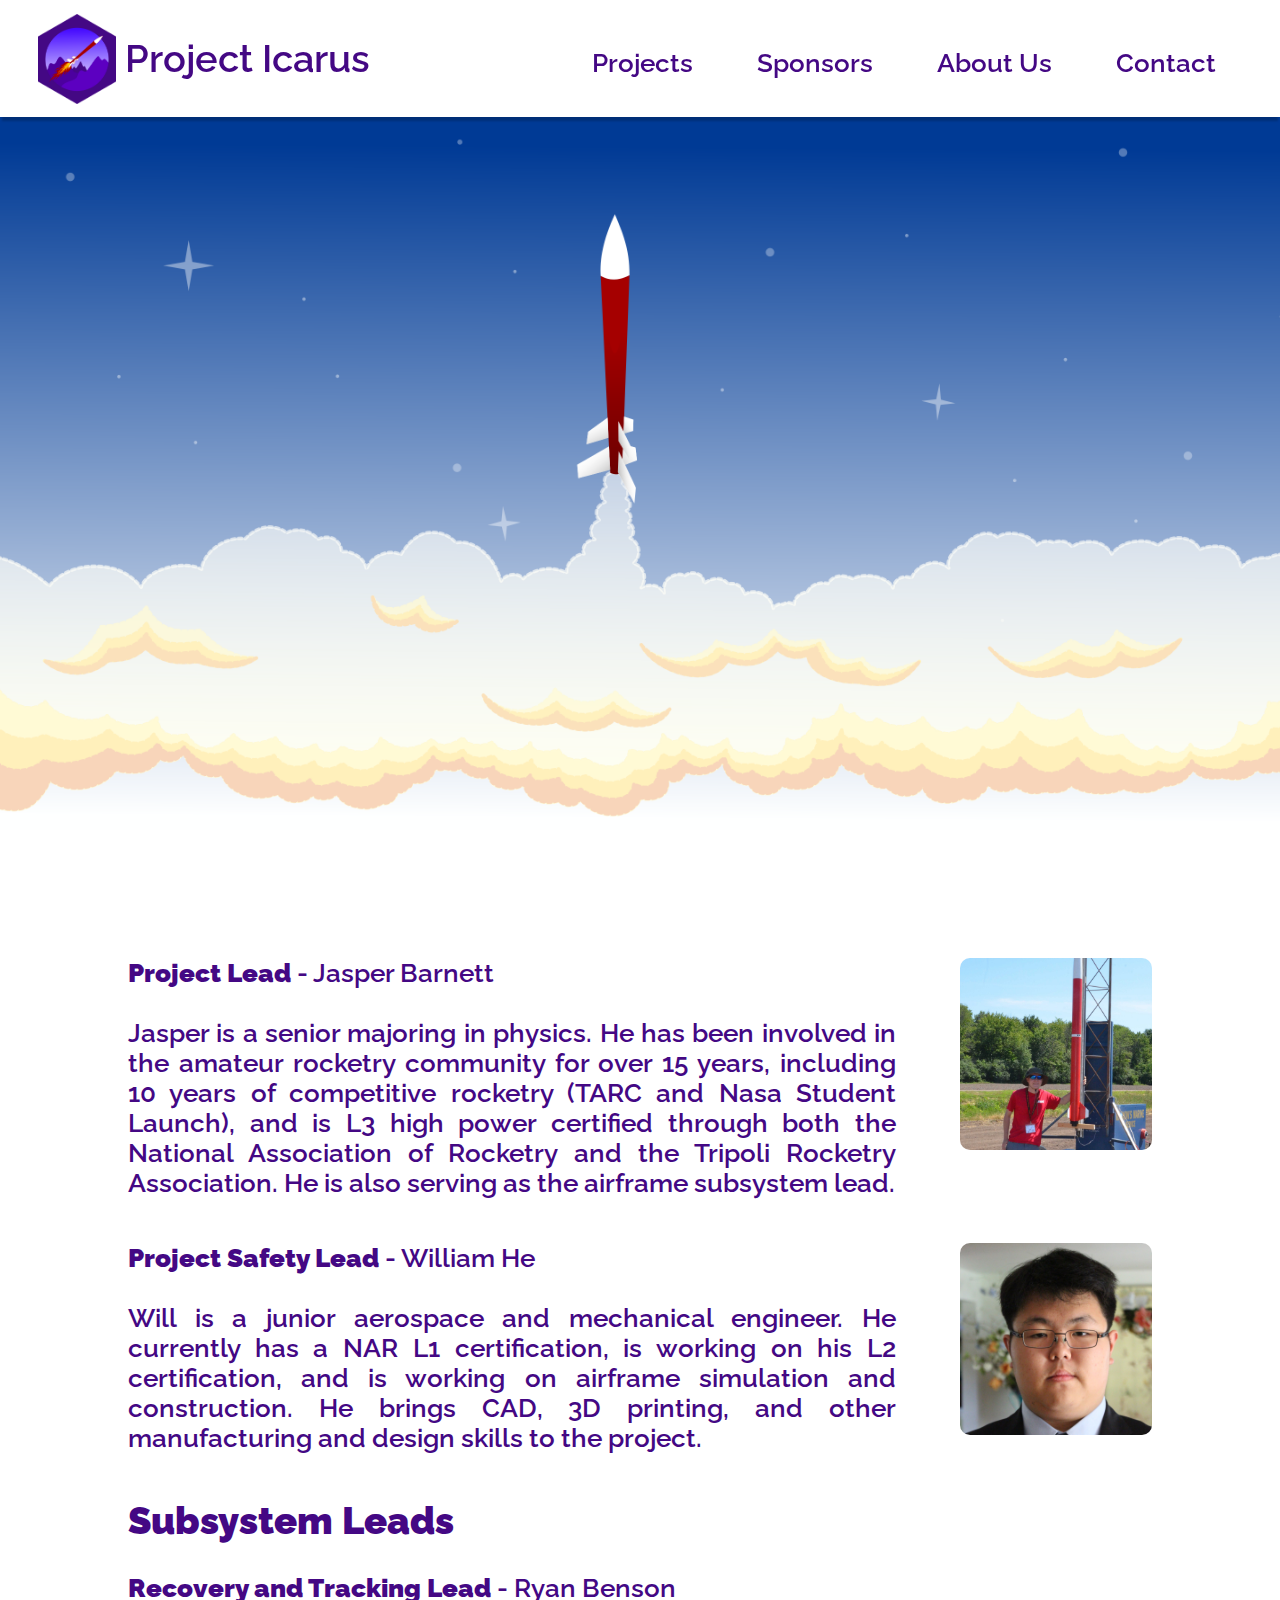
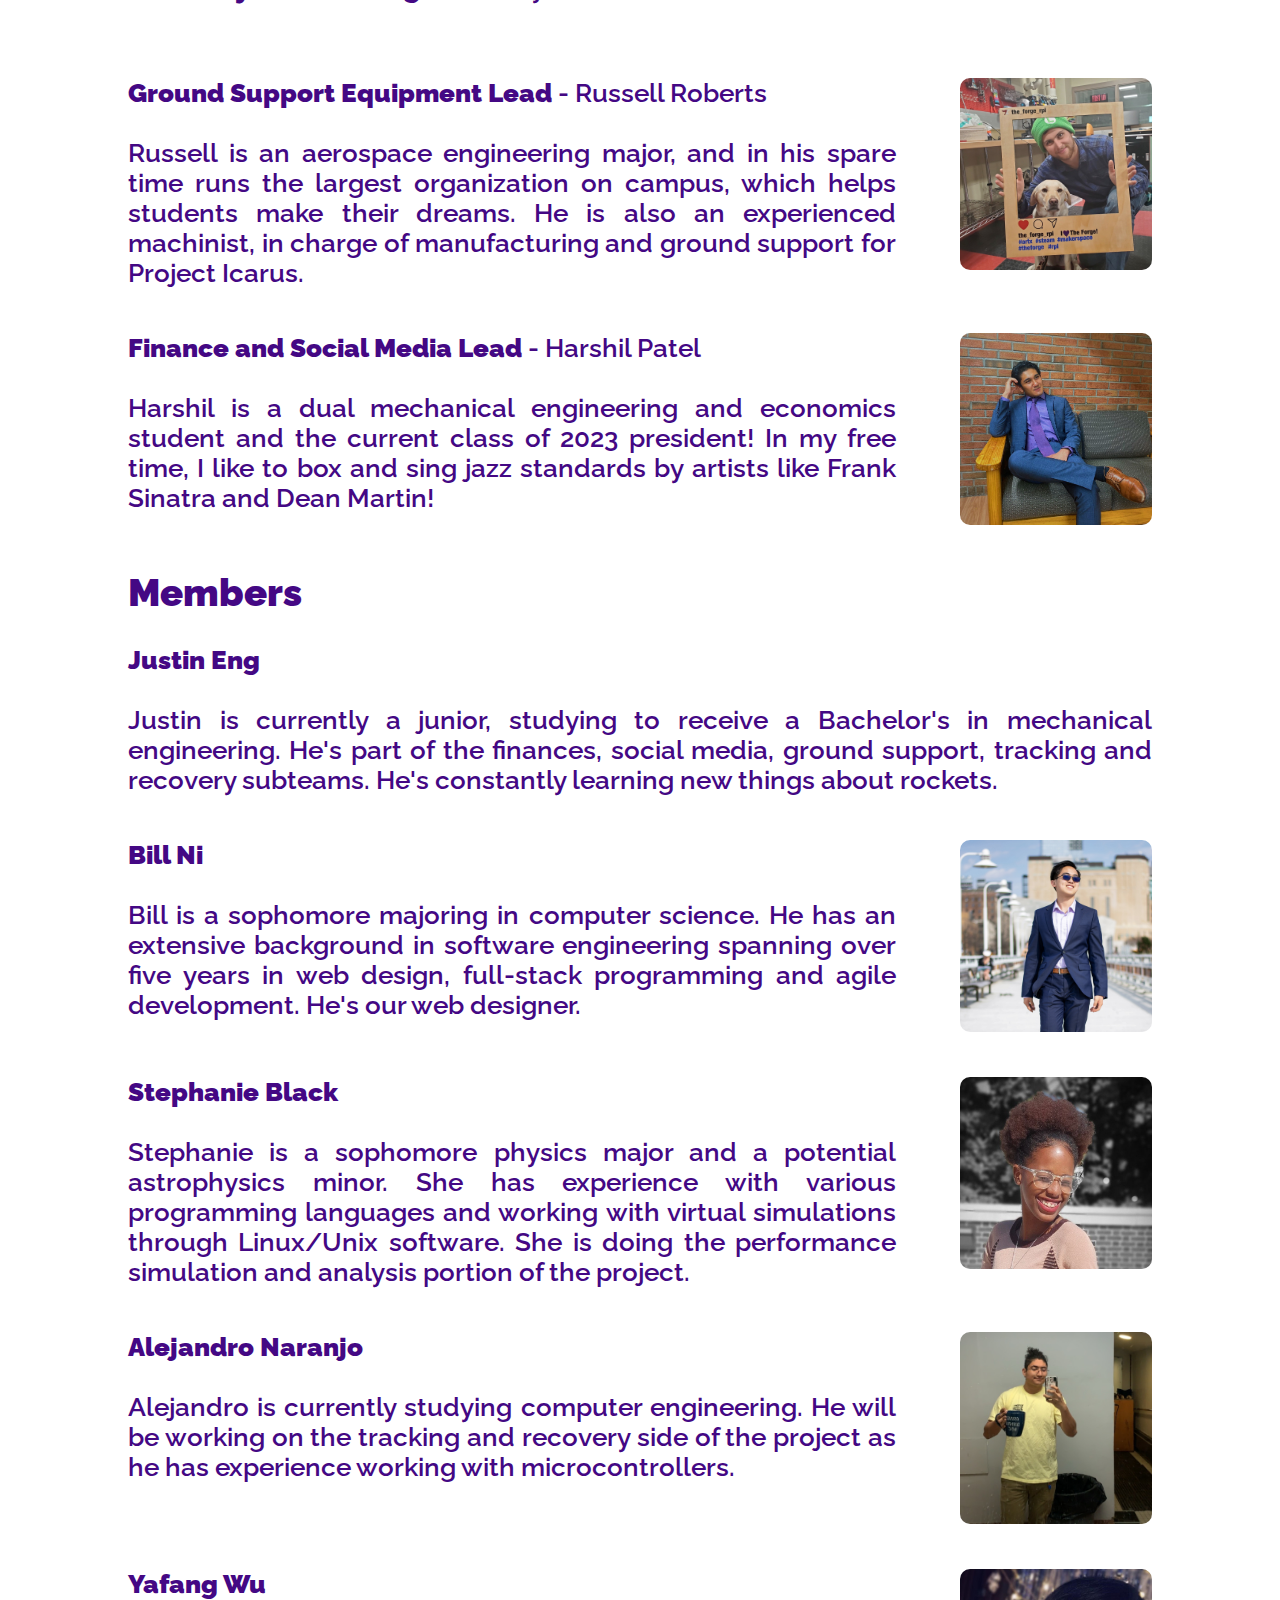
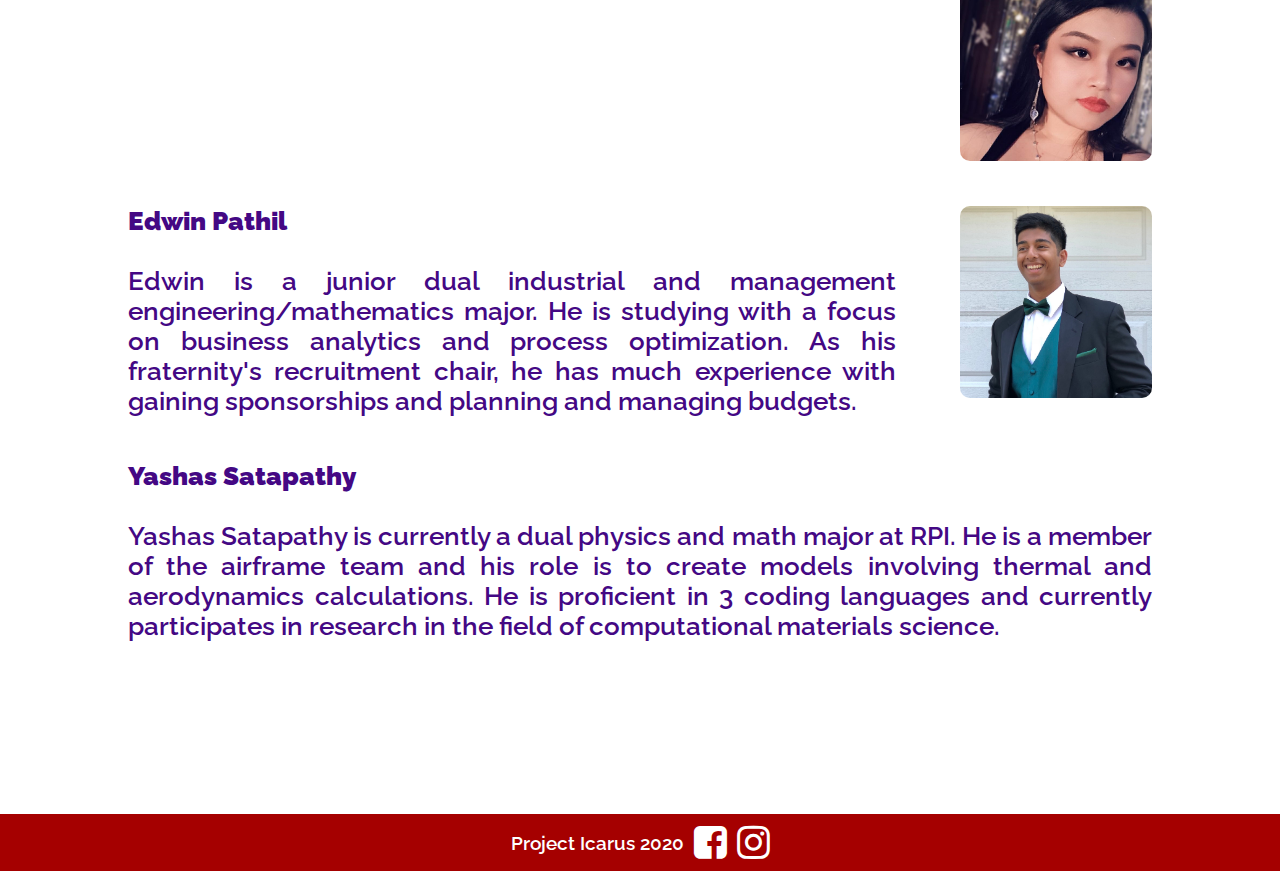
==== commit 2358b0ac: "add yashas satapathy" ====
--- a/about.html
+++ b/about.html
@@ -154,7 +154,15 @@
 					</div>
 					<img class="team_photo" src="team-photos/edwin_pathil.jpg">
 				</div>
-
+				
+				<div class="flex-row font text_secondary about_entry">
+					<div class="flex-col">
+						<div class="flex-row">
+							<b> Yashas Satapathy </b><br><br>
+						</div>
+						Yashas Satapathy is currently a dual physics and math major at RPI. He is a member of the airframe team and his role is to create models involving thermal and aerodynamics calculations. He is proficient in 3 coding languages and currently participates in research in the field of computational materials science. 
+					</div>
+				</div>
 			</div>
 		</div>
 
@@ -165,4 +173,4 @@
 		</div>
 	</body>
 
-</html>+</html>
--- a/style/text.css
+++ b/style/text.css
@@ -1,16 +1,16 @@
 .font {
-	font-family: 'Raleway', sans-serif;
-	font-weight: 600;
+  font-family: 'Raleway', sans-serif;
+  font-weight: 600;
 }
 
 .bold {
-	font-weight: 800 !important;
+  font-weight: 800 !important;
 }
 
 .p_header {
-	font-size: 3vw;
+  font-size: 3vw;
 }
 
 .no_link_style {
-	text-decoration: none;
-}+  text-decoration: none;
+}
--- a/style/colors.css
+++ b/style/colors.css
@@ -1,19 +1,19 @@
 .background-primary {
-	background-color: #FFFFFF; 
+  background-color: #fff;
 }
 
 .background-secondary {
-	background-color: #440884;
+  background-color: #440884;
 }
 
 .background-tertiary {
-	background-color: #A50000;
+  background-color: #a50000;
 }
 
 .text_primary {
-	color: #FFFFFF;
+  color: #fff;
 }
 
 .text_secondary {
-	color: #440884 !important;
-}+  color: #440884 !important;
+}
--- a/style/flex.css
+++ b/style/flex.css
@@ -1,14 +1,14 @@
 .flex-col {
-	display: flex;
-	flex-direction: column;
+  display: flex;
+  flex-direction: column;
 }
 
 .flex-row {
-	display: flex;
-	flex-direction: row;
+  display: flex;
+  flex-direction: row;
 }
 
 .flexbox_center {
-	justify-content: center;
-	align-items: center;
-}+  justify-content: center;
+  align-items: center;
+}
--- a/style/elements.css
+++ b/style/elements.css
@@ -1,55 +1,49 @@
 .social_link {
-	font-size: 3vw;
+  font-size: 3vw;
 }
 
 .team_photo {
-	width: 15vw;
-	height: 15vw;
-	border-radius: 10px;
-	margin-left: 5vw;
+  width: 15vw;
+  height: 15vw;
+  border-radius: 10px;
+  margin-left: 5vw;
 }
 
 #top {
-	background: linear-gradient(0deg, rgba(68,8,132,1) 0%, rgba(92,0,193,1) 45%, rgba(255,204,0,1) 100%) !important;
+  background: linear-gradient(0deg, rgba(68, 8, 132, 1) 0%, rgba(92, 0, 193, 1) 45%, rgba(255, 204, 0, 1) 100%) !important;
 }
 
 #logo {
-	height: 10vh;
+  height: 10vh;
 }
 
 #main {
-	text-align: justify;
+  text-align: justify;
 }
 
 #home_link {
-	font-size: 3vw;
+  font-size: 3vw;
 }
 
 #main_text {
-	font-size: 2vw;
-
-	padding: 10% 10% 10% 10%;
+  font-size: 2vw;
+  padding: 10% 10% 10% 10%;
 }
 
 #nav_links {
-	align-self: flex-end;
-
-	font-size: 2vw;
+  align-self: flex-end;
+  font-size: 2vw;
 }
 
 #nav {
-	padding-left: 3vw;
-
-	justify-content: space-between;
-
-	height: 5vh;
-
-	box-shadow: 0 6px 2px -2px rgba(0,0,0,.2);
+  padding-left: 3vw;
+  justify-content: space-between;
+  height: 5vh;
+  box-shadow: 0 6px 2px -2px rgba(0, 0, 0, 0.2);
 }
 
 #footer {
-	font-size: 1.5vw;
-
-	padding-top: 1vh;
-	padding-bottom: 1vh;
-}+  font-size: 1.5vw;
+  padding-top: 1vh;
+  padding-bottom: 1vh;
+}
--- a/style/page.css
+++ b/style/page.css
@@ -1,34 +1,34 @@
 ::-webkit-scrollbar {
-    width: 0px;
-    background: transparent;
+  width: 0;
+  background: transparent;
 }
 
 html {
-  	scroll-behavior: smooth;
+  scroll-behavior: smooth;
 }
 
 @media (min-height: 10vh) {
-	#nav{
-	    position: sticky;
-	    padding-top: 4vh;
-	    padding-bottom: 4vh;
-	    top: 0;
-	}
+  #nav {
+    position: sticky;
+    padding-top: 4vh;
+    padding-bottom: 4vh;
+    top: 0;
+  }
 }
 
 .hvr_ul {
-    display: inline-block;
+  display: inline-block;
 }
 
-.hvr_ul:after {
-    display: block;
-    content: '';
-    border-bottom: solid 3px #a50000;  
-    transform: scaleX(0);  
-    transition: transform 250ms ease-in-out;
-    transform-origin:  0% 50%;
+.hvr_ul::after {
+  display: block;
+  content: '';
+  border-bottom: solid 3px #a50000;
+  transform: scaleX(0);
+  transition: transform 250ms ease-in-out;
+  transform-origin: 0% 50%;
 }
 
-.hvr_ul:hover:after {
-    transform: scaleX(1);
-}+.hvr_ul:hover::after {
+  transform: scaleX(1);
+}
--- a/style/spacing.css
+++ b/style/spacing.css
@@ -1,20 +1,20 @@
 .remove_edges {
-	margin: 0;
+  margin: 0;
 }
 
 .span_width {
-	width: 100%;
+  width: 100%;
 }
 
 .center_text {
-	text-align: center;
+  text-align: center;
 }
 
 .nav_link_spacer {
-	padding-right: 5vw;
+  padding-right: 5vw;
 }
 
 .about_entry {
-	padding-bottom: 5vh;
-	justify-content: space-between;
-}+  padding-bottom: 5vh;
+  justify-content: space-between;
+}
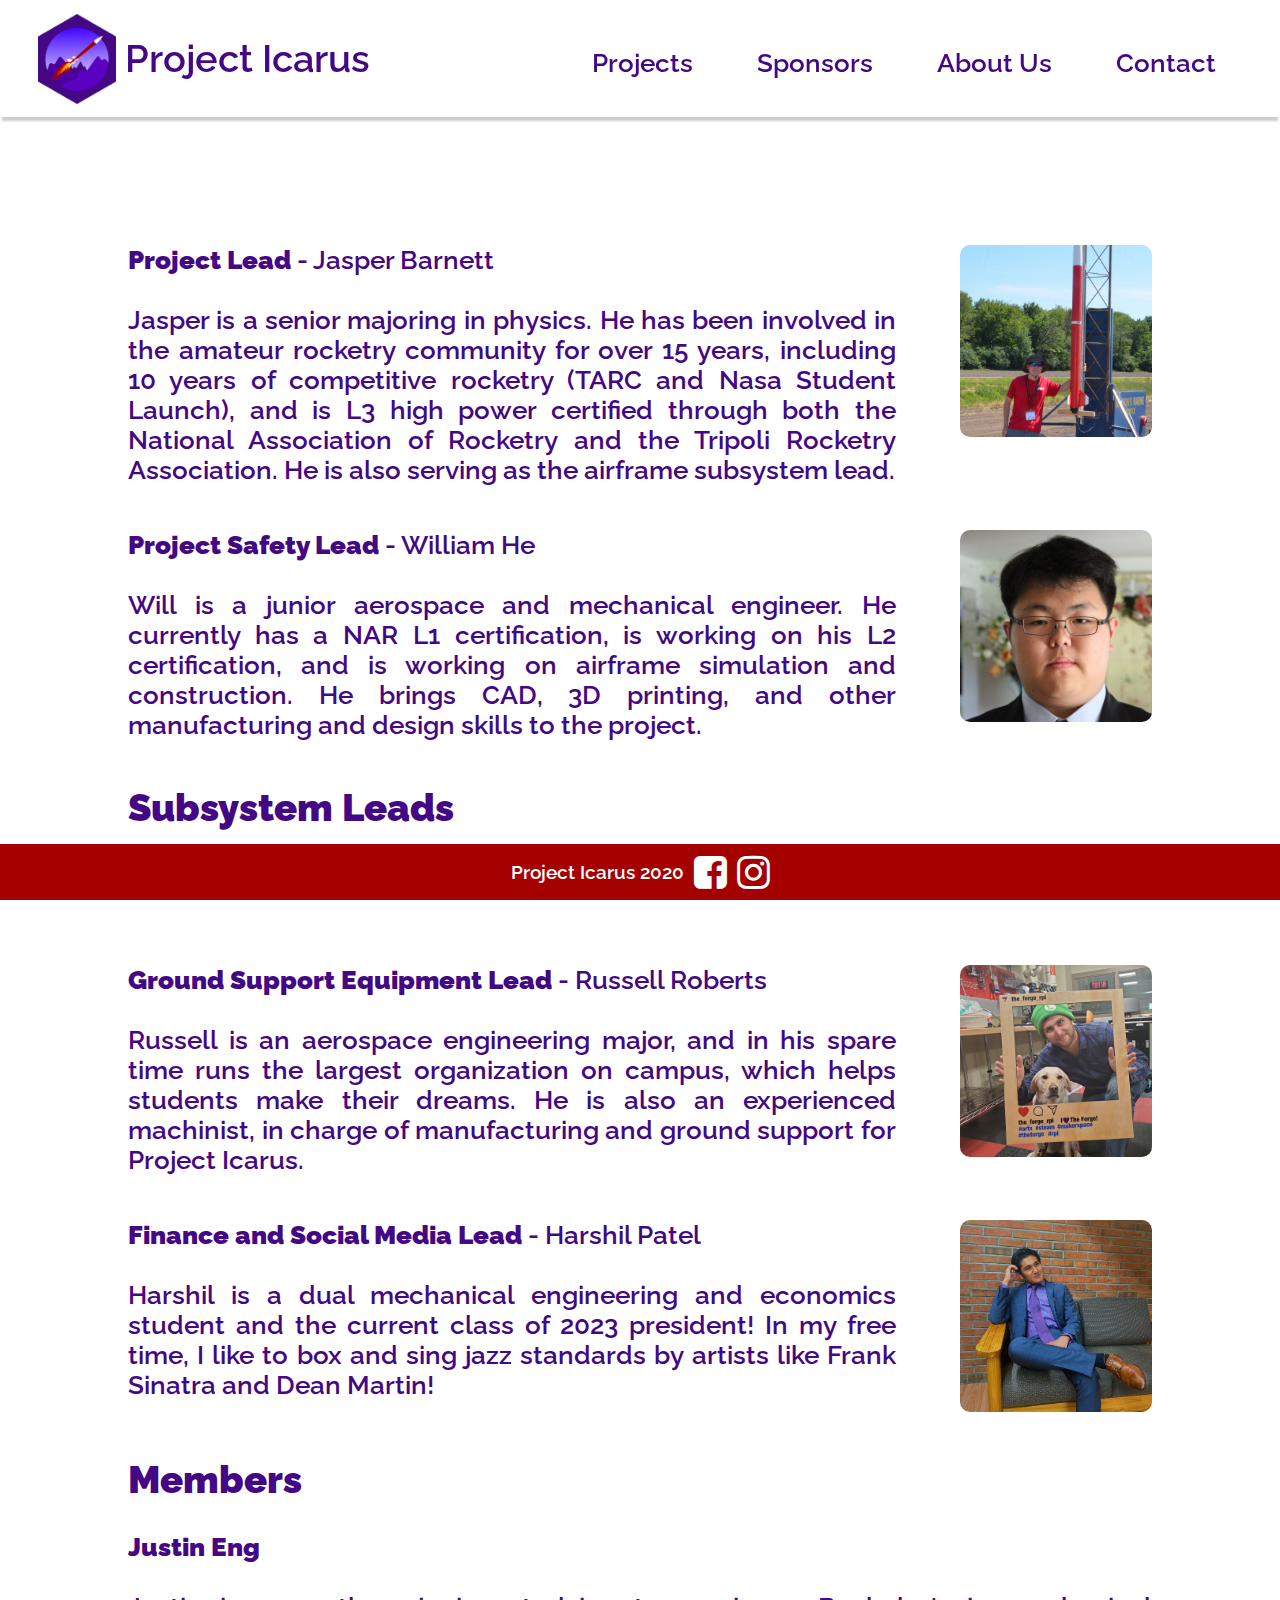
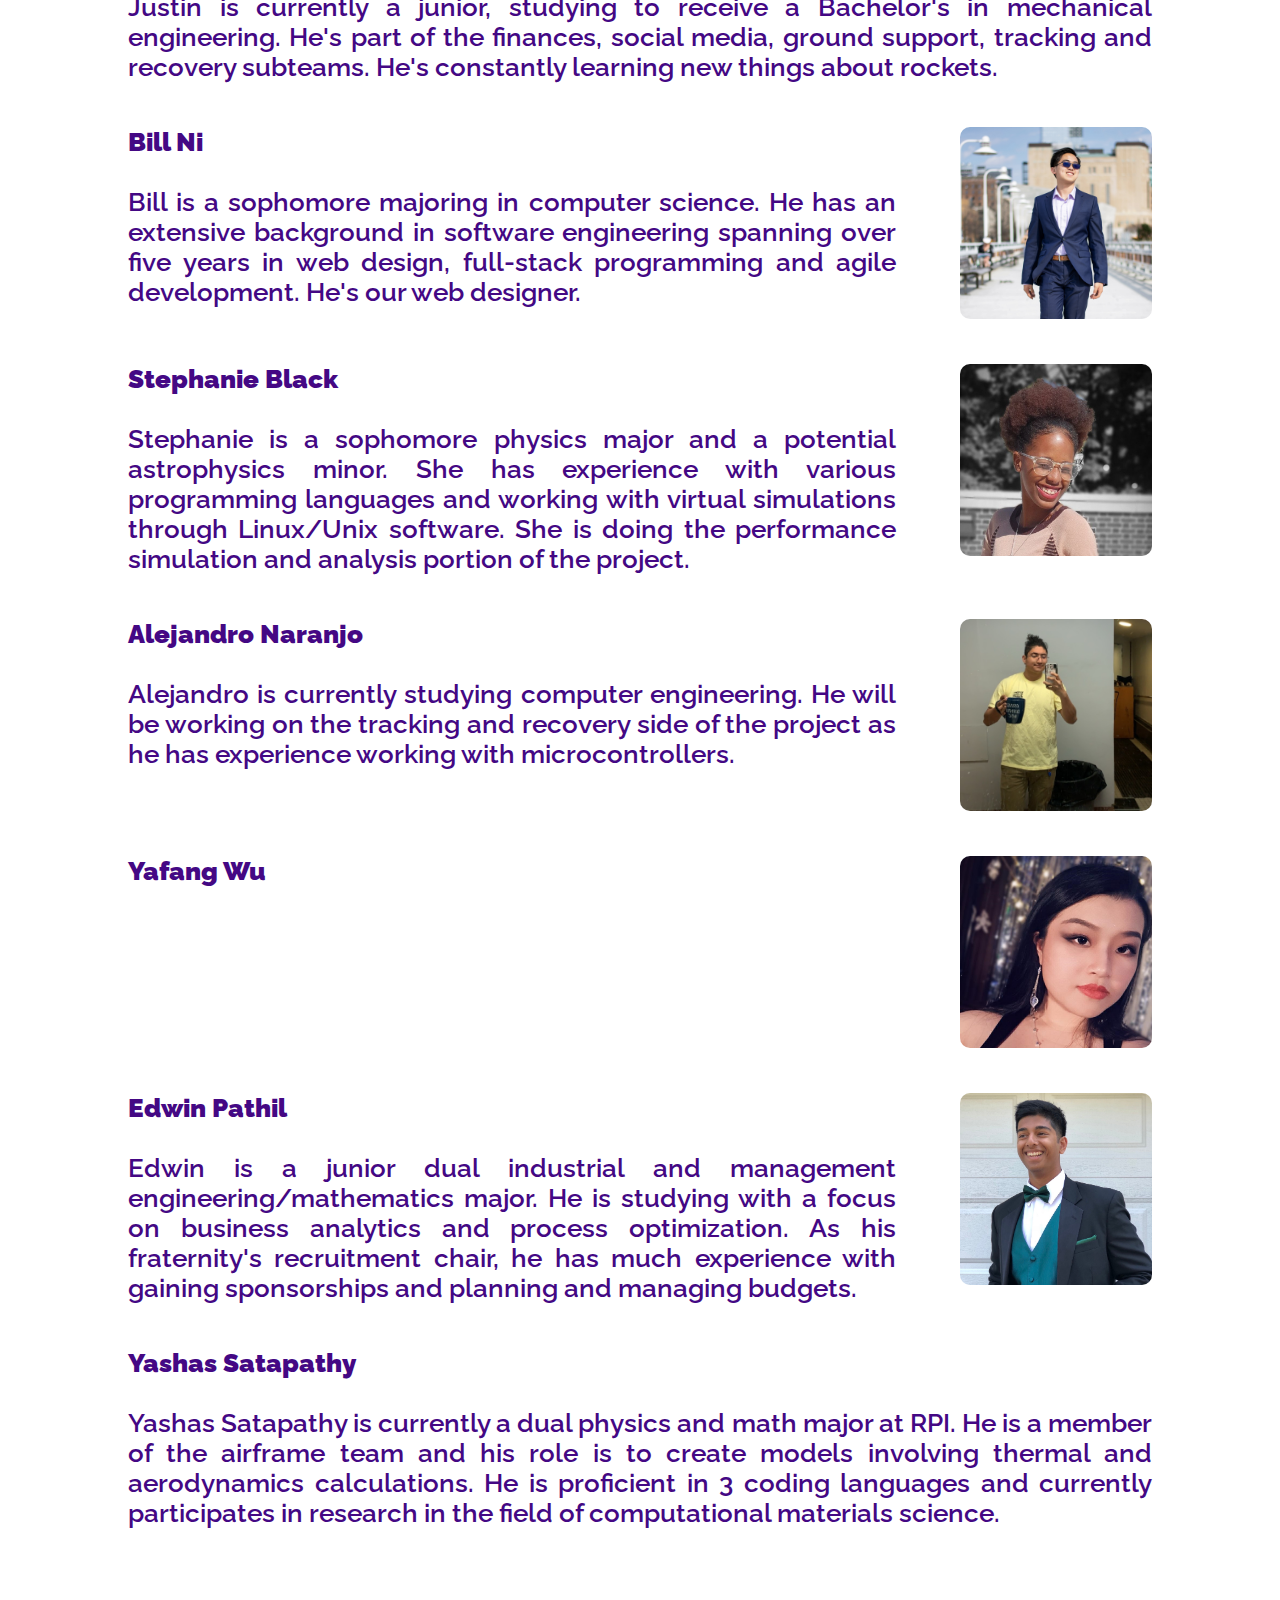
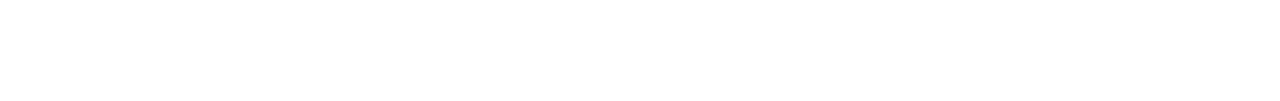
==== commit 6543183e: "remove rocket on external pages" ====
--- a/about.html
+++ b/about.html
@@ -26,10 +26,6 @@
 				<a class="nav_link_spacer hvr_ul no_link_style text_secondary" href="about.html">About Us</a>
 				<a class="nav_link_spacer hvr_ul no_link_style text_secondary" href="contact.html">Contact</a>
 			</div>
-		</div>
-
-		<div id="top" class="span_width center_text">
-			<img class="span_width" src="rocket.png"/>
 		</div>
 
 		<div id="main" class="span_width background-primary remove_edges">
--- a/style/flex.css
+++ b/style/flex.css
@@ -12,3 +12,11 @@
   justify-content: center;
   align-items: center;
 }
+
+.justify-even {
+	justify-content: space-evenly;
+}
+
+.align-center {
+	align-items: center;
+}--- a/style/elements.css
+++ b/style/elements.css
@@ -43,6 +43,9 @@
 }
 
 #footer {
+  position: fixed;
+  bottom: 0;
+  width: 100vw;
   font-size: 1.5vw;
   padding-top: 1vh;
   padding-bottom: 1vh;
